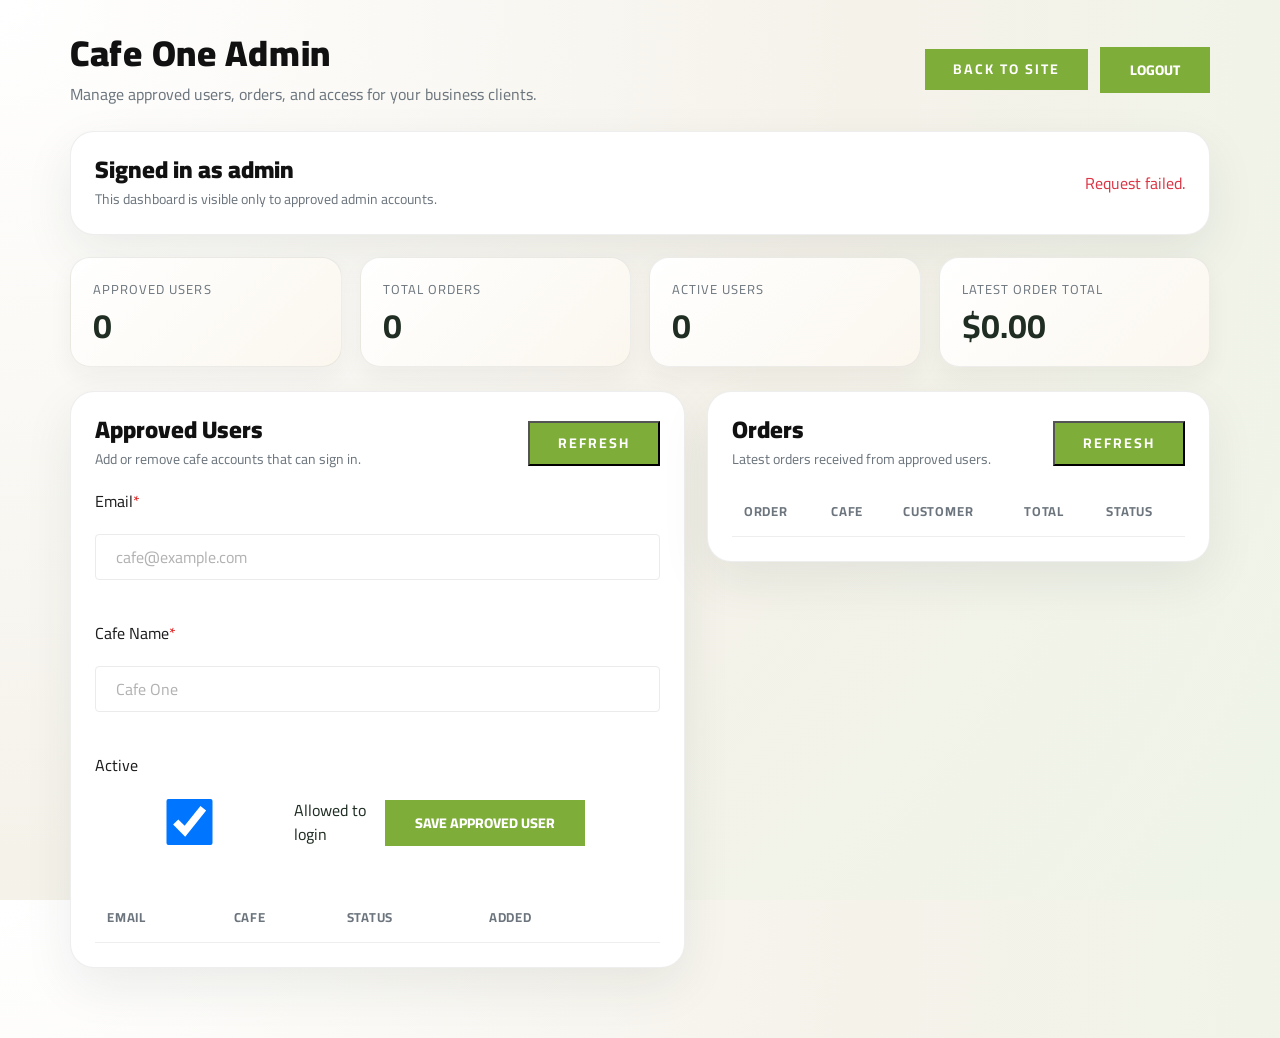
==== admin.html @ 7e6e93e6 "Initial commit" ====
<!DOCTYPE html>
<html lang="zxx">

<head>
    <meta charset="UTF-8">
    <meta name="description" content="Cafe One Admin Dashboard">
    <meta name="keywords" content="Cafe One, admin, dashboard, orders, users">
    <meta name="viewport" content="width=device-width, initial-scale=1.0">
    <meta http-equiv="X-UA-Compatible" content="ie=edge">
    <title>Cafe One | Admin</title>

    <link href="https://fonts.googleapis.com/css2?family=Cairo:wght@200;300;400;600;900&display=swap" rel="stylesheet">
    <link rel="stylesheet" href="css/bootstrap.min.css" type="text/css">
    <link rel="stylesheet" href="css/font-awesome.min.css" type="text/css">
    <link rel="stylesheet" href="css/elegant-icons.css" type="text/css">
    <link rel="stylesheet" href="css/nice-select.css" type="text/css">
    <link rel="stylesheet" href="css/jquery-ui.min.css" type="text/css">
    <link rel="stylesheet" href="css/owl.carousel.min.css" type="text/css">
    <link rel="stylesheet" href="css/slicknav.min.css" type="text/css">
    <link rel="stylesheet" href="css/style.css" type="text/css">
    <style>
        :root {
            --admin-bg: #f5f2ea;
            --admin-surface: #ffffff;
            --admin-text: #1f2d23;
            --admin-muted: #6c757d;
            --admin-accent: #7f9c5b;
            --admin-accent-2: #d8c28d;
            --admin-border: rgba(31, 45, 35, 0.08);
            --admin-shadow: 0 18px 50px rgba(31, 45, 35, 0.08);
        }

        body {
            background: radial-gradient(circle at top left, #fff 0%, var(--admin-bg) 55%, #eef4e8 100%);
            color: var(--admin-text);
        }

        .admin-shell {
            min-height: 100vh;
            padding: 32px 0 48px;
        }

        .admin-header {
            display: flex;
            justify-content: space-between;
            align-items: center;
            gap: 16px;
            margin-bottom: 24px;
        }

        .admin-brand {
            display: flex;
            flex-direction: column;
            gap: 6px;
        }

        .admin-brand h2 {
            margin: 0;
            font-weight: 900;
            letter-spacing: 0.02em;
        }

        .admin-brand p {
            margin: 0;
            color: var(--admin-muted);
        }

        .admin-card {
            background: var(--admin-surface);
            border: 1px solid var(--admin-border);
            border-radius: 24px;
            box-shadow: var(--admin-shadow);
        }

        .admin-card__inner {
            padding: 24px;
        }

        .admin-stats {
            display: grid;
            grid-template-columns: repeat(4, minmax(0, 1fr));
            gap: 18px;
            margin-bottom: 24px;
        }

        .admin-stat {
            padding: 22px;
            border-radius: 20px;
            background: linear-gradient(135deg, #fff 0%, #fbf7ef 100%);
            border: 1px solid var(--admin-border);
            box-shadow: 0 10px 24px rgba(31, 45, 35, 0.05);
        }

        .admin-stat span {
            display: block;
            color: var(--admin-muted);
            font-size: 13px;
            text-transform: uppercase;
            letter-spacing: 0.08em;
            margin-bottom: 10px;
        }

        .admin-stat strong {
            font-size: 34px;
            line-height: 1;
        }

        .admin-layout {
            display: grid;
            grid-template-columns: 1.1fr 0.9fr;
            gap: 22px;
            align-items: start;
        }

        .admin-section {
            margin-bottom: 22px;
        }

        .admin-section h4 {
            margin-bottom: 16px;
            font-weight: 900;
        }

        .admin-toolbar {
            display: flex;
            justify-content: space-between;
            align-items: center;
            gap: 12px;
            margin-bottom: 18px;
        }

        .admin-toolbar .text-muted {
            color: var(--admin-muted) !important;
        }

        .admin-form-grid {
            display: grid;
            grid-template-columns: 1fr 1fr;
            gap: 16px;
        }

        .admin-form-grid .full-width {
            grid-column: 1 / -1;
        }

        .admin-table-wrap {
            overflow-x: auto;
        }

        .admin-table {
            width: 100%;
            border-collapse: collapse;
        }

        .admin-table th,
        .admin-table td {
            padding: 14px 12px;
            border-bottom: 1px solid var(--admin-border);
            vertical-align: top;
        }

        .admin-table th {
            font-size: 13px;
            text-transform: uppercase;
            letter-spacing: 0.06em;
            color: var(--admin-muted);
        }

        .pill {
            display: inline-flex;
            align-items: center;
            gap: 6px;
            padding: 6px 10px;
            border-radius: 999px;
            font-size: 12px;
            font-weight: 700;
        }

        .pill--success {
            background: rgba(127, 156, 91, 0.12);
            color: var(--admin-accent);
        }

        .pill--danger {
            background: rgba(220, 53, 69, 0.12);
            color: #dc3545;
        }

        .admin-note {
            color: var(--admin-muted);
            font-size: 14px;
        }

        @media (max-width: 991px) {
            .admin-stats,
            .admin-layout {
                grid-template-columns: 1fr 1fr;
            }
        }

        @media (max-width: 767px) {
            .admin-header,
            .admin-toolbar,
            .admin-form-grid {
                grid-template-columns: 1fr;
                flex-direction: column;
                align-items: stretch;
            }

            .admin-stats,
            .admin-layout {
                grid-template-columns: 1fr;
            }
        }
    </style>
</head>

<body>
    <section class="admin-shell">
        <div class="container">
            <div class="admin-header">
                <div class="admin-brand">
                    <h2>Cafe One Admin</h2>
                    <p>Manage approved users, orders, and access for your business clients.</p>
                </div>
                <div class="d-flex align-items-center" style="gap: 12px;">
                    <a href="./index.html" class="primary-btn">Back to Site</a>
                    <button id="admin-logout" class="site-btn" type="button">Logout</button>
                </div>
            </div>

            <div class="admin-card admin-card__inner admin-section">
                <div class="d-flex justify-content-between align-items-center flex-wrap" style="gap: 12px;">
                    <div>
                        <h4 class="mb-1">Signed in as <span id="admin-email">admin</span></h4>
                        <div class="admin-note">This dashboard is visible only to approved admin accounts.</div>
                    </div>
                    <p id="admin-status" class="mb-0"></p>
                </div>
            </div>

            <div class="admin-stats">
                <div class="admin-stat">
                    <span>Approved Users</span>
                    <strong id="stat-users">0</strong>
                </div>
                <div class="admin-stat">
                    <span>Total Orders</span>
                    <strong id="stat-orders">0</strong>
                </div>
                <div class="admin-stat">
                    <span>Active Users</span>
                    <strong id="stat-active-users">0</strong>
                </div>
                <div class="admin-stat">
                    <span>Latest Order Total</span>
                    <strong id="stat-last-total">$0.00</strong>
                </div>
            </div>

            <div class="admin-layout">
                <div>
                    <div class="admin-card admin-card__inner admin-section">
                        <div class="admin-toolbar">
                            <div>
                                <h4 class="mb-1">Approved Users</h4>
                                <div class="admin-note">Add or remove cafe accounts that can sign in.</div>
                            </div>
                            <button id="refresh-users" class="primary-btn" type="button">Refresh</button>
                        </div>

                        <form id="approved-user-form" class="mb-4">
                            <div class="admin-form-grid">
                                <div class="checkout__input full-width">
                                    <p>Email<span>*</span></p>
                                    <input type="email" id="approved-user-email" placeholder="cafe@example.com" required>
                                </div>
                                <div class="checkout__input full-width">
                                    <p>Cafe Name<span>*</span></p>
                                    <input type="text" id="approved-user-name" placeholder="Cafe One" required>
                                </div>
                                <div class="checkout__input">
                                    <p>Active</p>
                                    <label style="display:flex;align-items:center;gap:10px;margin:0;">
                                        <input type="checkbox" id="approved-user-active" checked>
                                        <span>Allowed to login</span>
                                    </label>
                                </div>
                                <div class="checkout__input d-flex align-items-end">
                                    <button type="submit" class="site-btn">Save Approved User</button>
                                </div>
                            </div>
                        </form>

                        <div class="admin-table-wrap">
                            <table class="admin-table">
                                <thead>
                                    <tr>
                                        <th>Email</th>
                                        <th>Cafe</th>
                                        <th>Status</th>
                                        <th>Added</th>
                                        <th></th>
                                    </tr>
                                </thead>
                                <tbody id="approved-users-body"></tbody>
                            </table>
                        </div>
                    </div>
                </div>

                <div>
                    <div class="admin-card admin-card__inner admin-section">
                        <div class="admin-toolbar">
                            <div>
                                <h4 class="mb-1">Orders</h4>
                                <div class="admin-note">Latest orders received from approved users.</div>
                            </div>
                            <button id="refresh-orders" class="primary-btn" type="button">Refresh</button>
                        </div>

                        <div class="admin-table-wrap">
                            <table class="admin-table">
                                <thead>
                                    <tr>
                                        <th>Order</th>
                                        <th>Cafe</th>
                                        <th>Customer</th>
                                        <th>Total</th>
                                        <th>Status</th>
                                    </tr>
                                </thead>
                                <tbody id="orders-body"></tbody>
                            </table>
                        </div>
                    </div>
                </div>
            </div>
        </div>
    </section>

    <script src="js/jquery-3.3.1.min.js"></script>
    <script src="js/bootstrap.min.js"></script>
    <script src="js/main.js"></script>
    <script src="js/admin.js"></script>
</body>

</html>
---- css/elegant-icons.css ----
@font-face {
	font-family: 'ElegantIcons';
	src:url('../fonts/ElegantIcons.eot');
	src:url('../fonts/ElegantIcons.eot?#iefix') format('embedded-opentype'),
		url('../fonts/ElegantIcons.woff') format('woff'),
		url('../fonts/ElegantIcons.ttf') format('truetype'),
		url('../fonts/ElegantIcons.svg#ElegantIcons') format('svg');
	font-weight: normal;
	font-style: normal;
}

/* Use the following CSS code if you want to use data attributes for inserting your icons */
[data-icon]:before {
	font-family: 'ElegantIcons';
	content: attr(data-icon);
	speak: none;
	font-weight: normal;
	font-variant: normal;
	text-transform: none;
	line-height: 1;
	-webkit-font-smoothing: antialiased;
	-moz-osx-font-smoothing: grayscale;
}

/* Use the following CSS code if you want to have a class per icon */
/*
Instead of a list of all class selectors,
you can use the generic selector below, but it's slower:
[class*="your-class-prefix"] {
*/
.arrow_up, .arrow_down, .arrow_left, .arrow_right, .arrow_left-up, .arrow_right-up, .arrow_right-down, .arrow_left-down, .arrow-up-down, .arrow_up-down_alt, .arrow_left-right_alt, .arrow_left-right, .arrow_expand_alt2, .arrow_expand_alt, .arrow_condense, .arrow_expand, .arrow_move, .arrow_carrot-up, .arrow_carrot-down, .arrow_carrot-left, .arrow_carrot-right, .arrow_carrot-2up, .arrow_carrot-2down, .arrow_carrot-2left, .arrow_carrot-2right, .arrow_carrot-up_alt2, .arrow_carrot-down_alt2, .arrow_carrot-left_alt2, .arrow_carrot-right_alt2, .arrow_carrot-2up_alt2, .arrow_carrot-2down_alt2, .arrow_carrot-2left_alt2, .arrow_carrot-2right_alt2, .arrow_triangle-up, .arrow_triangle-down, .arrow_triangle-left, .arrow_triangle-right, .arrow_triangle-up_alt2, .arrow_triangle-down_alt2, .arrow_triangle-left_alt2, .arrow_triangle-right_alt2, .arrow_back, .icon_minus-06, .icon_plus, .icon_close, .icon_check, .icon_minus_alt2, .icon_plus_alt2, .icon_close_alt2, .icon_check_alt2, .icon_zoom-out_alt, .icon_zoom-in_alt, .icon_search, .icon_box-empty, .icon_box-selected, .icon_minus-box, .icon_plus-box, .icon_box-checked, .icon_circle-empty, .icon_circle-slelected, .icon_stop_alt2, .icon_stop, .icon_pause_alt2, .icon_pause, .icon_menu, .icon_menu-square_alt2, .icon_menu-circle_alt2, .icon_ul, .icon_ol, .icon_adjust-horiz, .icon_adjust-vert, .icon_document_alt, .icon_documents_alt, .icon_pencil, .icon_pencil-edit_alt, .icon_pencil-edit, .icon_folder-alt, .icon_folder-open_alt, .icon_folder-add_alt, .icon_info_alt, .icon_error-oct_alt, .icon_error-circle_alt, .icon_error-triangle_alt, .icon_question_alt2, .icon_question, .icon_comment_alt, .icon_chat_alt, .icon_vol-mute_alt, .icon_volume-low_alt, .icon_volume-high_alt, .icon_quotations, .icon_quotations_alt2, .icon_clock_alt, .icon_lock_alt, .icon_lock-open_alt, .icon_key_alt, .icon_cloud_alt, .icon_cloud-upload_alt, .icon_cloud-download_alt, .icon_image, .icon_images, .icon_lightbulb_alt, .icon_gift_alt, .icon_house_alt, .icon_genius, .icon_mobile, .icon_tablet, .icon_laptop, .icon_desktop, .icon_camera_alt, .icon_mail_alt, .icon_cone_alt, .icon_ribbon_alt, .icon_bag_alt, .icon_creditcard, .icon_cart_alt, .icon_paperclip, .icon_tag_alt, .icon_tags_alt, .icon_trash_alt, .icon_cursor_alt, .icon_mic_alt, .icon_compass_alt, .icon_pin_alt, .icon_pushpin_alt, .icon_map_alt, .icon_drawer_alt, .icon_toolbox_alt, .icon_book_alt, .icon_calendar, .icon_film, .icon_table, .icon_contacts_alt, .icon_headphones, .icon_lifesaver, .icon_piechart, .icon_refresh, .icon_link_alt, .icon_link, .icon_loading, .icon_blocked, .icon_archive_alt, .icon_heart_alt, .icon_star_alt, .icon_star-half_alt, .icon_star, .icon_star-half, .icon_tools, .icon_tool, .icon_cog, .icon_cogs, .arrow_up_alt, .arrow_down_alt, .arrow_left_alt, .arrow_right_alt, .arrow_left-up_alt, .arrow_right-up_alt, .arrow_right-down_alt, .arrow_left-down_alt, .arrow_condense_alt, .arrow_expand_alt3, .arrow_carrot_up_alt, .arrow_carrot-down_alt, .arrow_carrot-left_alt, .arrow_carrot-right_alt, .arrow_carrot-2up_alt, .arrow_carrot-2dwnn_alt, .arrow_carrot-2left_alt, .arrow_carrot-2right_alt, .arrow_triangle-up_alt, .arrow_triangle-down_alt, .arrow_triangle-left_alt, .arrow_triangle-right_alt, .icon_minus_alt, .icon_plus_alt, .icon_close_alt, .icon_check_alt, .icon_zoom-out, .icon_zoom-in, .icon_stop_alt, .icon_menu-square_alt, .icon_menu-circle_alt, .icon_document, .icon_documents, .icon_pencil_alt, .icon_folder, .icon_folder-open, .icon_folder-add, .icon_folder_upload, .icon_folder_download, .icon_info, .icon_error-circle, .icon_error-oct, .icon_error-triangle, .icon_question_alt, .icon_comment, .icon_chat, .icon_vol-mute, .icon_volume-low, .icon_volume-high, .icon_quotations_alt, .icon_clock, .icon_lock, .icon_lock-open, .icon_key, .icon_cloud, .icon_cloud-upload, .icon_cloud-download, .icon_lightbulb, .icon_gift, .icon_house, .icon_camera, .icon_mail, .icon_cone, .icon_ribbon, .icon_bag, .icon_cart, .icon_tag, .icon_tags, .icon_trash, .icon_cursor, .icon_mic, .icon_compass, .icon_pin, .icon_pushpin, .icon_map, .icon_drawer, .icon_toolbox, .icon_book, .icon_contacts, .icon_archive, .icon_heart, .icon_profile, .icon_group, .icon_grid-2x2, .icon_grid-3x3, .icon_music, .icon_pause_alt, .icon_phone, .icon_upload, .icon_download, .social_facebook, .social_twitter, .social_pinterest, .social_googleplus, .social_tumblr, .social_tumbleupon, .social_wordpress, .social_instagram, .social_dribbble, .social_vimeo, .social_linkedin, .social_rss, .social_deviantart, .social_share, .social_myspace, .social_skype, .social_youtube, .social_picassa, .social_googledrive, .social_flickr, .social_blogger, .social_spotify, .social_delicious, .social_facebook_circle, .social_twitter_circle, .social_pinterest_circle, .social_googleplus_circle, .social_tumblr_circle, .social_stumbleupon_circle, .social_wordpress_circle, .social_instagram_circle, .social_dribbble_circle, .social_vimeo_circle, .social_linkedin_circle, .social_rss_circle, .social_deviantart_circle, .social_share_circle, .social_myspace_circle, .social_skype_circle, .social_youtube_circle, .social_picassa_circle, .social_googledrive_alt2, .social_flickr_circle, .social_blogger_circle, .social_spotify_circle, .social_delicious_circle, .social_facebook_square, .social_twitter_square, .social_pinterest_square, .social_googleplus_square, .social_tumblr_square, .social_stumbleupon_square, .social_wordpress_square, .social_instagram_square, .social_dribbble_square, .social_vimeo_square, .social_linkedin_square, .social_rss_square, .social_deviantart_square, .social_share_square, .social_myspace_square, .social_skype_square, .social_youtube_square, .social_picassa_square, .social_googledrive_square, .social_flickr_square, .social_blogger_square, .social_spotify_square, .social_delicious_square, .icon_printer, .icon_calulator, .icon_building, .icon_floppy, .icon_drive, .icon_search-2, .icon_id, .icon_id-2, .icon_puzzle, .icon_like, .icon_dislike, .icon_mug, .icon_currency, .icon_wallet, .icon_pens, .icon_easel, .icon_flowchart, .icon_datareport, .icon_briefcase, .icon_shield, .icon_percent, .icon_globe, .icon_globe-2, .icon_target, .icon_hourglass, .icon_balance, .icon_rook, .icon_printer-alt, .icon_calculator_alt, .icon_building_alt, .icon_floppy_alt, .icon_drive_alt, .icon_search_alt, .icon_id_alt, .icon_id-2_alt, .icon_puzzle_alt, .icon_like_alt, .icon_dislike_alt, .icon_mug_alt, .icon_currency_alt, .icon_wallet_alt, .icon_pens_alt, .icon_easel_alt, .icon_flowchart_alt, .icon_datareport_alt, .icon_briefcase_alt, .icon_shield_alt, .icon_percent_alt, .icon_globe_alt, .icon_clipboard {
	font-family: 'ElegantIcons';
	speak: none;
	font-style: normal;
	font-weight: normal;
	font-variant: normal;
	text-transform: none;
	line-height: 1;
	-webkit-font-smoothing: antialiased;
}
.arrow_up:before {
	content: "\21";
}
.arrow_down:before {
	content: "\22";
}
.arrow_left:before {
	content: "\23";
}
.arrow_right:before {
	content: "\24";
}
.arrow_left-up:before {
	content: "\25";
}
.arrow_right-up:before {
	content: "\26";
}
.arrow_right-down:before {
	content: "\27";
}
.arrow_left-down:before {
	content: "\28";
}
.arrow-up-down:before {
	content: "\29";
}
.arrow_up-down_alt:before {
	content: "\2a";
}
.arrow_left-right_alt:before {
	content: "\2b";
}
.arrow_left-right:before {
	content: "\2c";
}
.arrow_expand_alt2:before {
	content: "\2d";
}
.arrow_expand_alt:before {
	content: "\2e";
}
.arrow_condense:before {
	content: "\2f";
}
.arrow_expand:before {
	content: "\30";
}
.arrow_move:before {
	content: "\31";
}
.arrow_carrot-up:before {
	content: "\32";
}
.arrow_carrot-down:before {
	content: "\33";
}
.arrow_carrot-left:before {
	content: "\34";
}
.arrow_carrot-right:before {
	content: "\35";
}
.arrow_carrot-2up:before {
	content: "\36";
}
.arrow_carrot-2down:before {
	content: "\37";
}
.arrow_carrot-2left:before {
	content: "\38";
}
.arrow_carrot-2right:before {
	content: "\39";
}
.arrow_carrot-up_alt2:before {
	content: "\3a";
}
.arrow_carrot-down_alt2:before {
	content: "\3b";
}
.arrow_carrot-left_alt2:before {
	content: "\3c";
}
.arrow_carrot-right_alt2:before {
	content: "\3d";
}
.arrow_carrot-2up_alt2:before {
	content: "\3e";
}
.arrow_carrot-2down_alt2:before {
	content: "\3f";
}
.arrow_carrot-2left_alt2:before {
	content: "\40";
}
.arrow_carrot-2right_alt2:before {
	content: "\41";
}
.arrow_triangle-up:before {
	content: "\42";
}
.arrow_triangle-down:before {
	content: "\43";
}
.arrow_triangle-left:before {
	content: "\44";
}
.arrow_triangle-right:before {
	content: "\45";
}
.arrow_triangle-up_alt2:before {
	content: "\46";
}
.arrow_triangle-down_alt2:before {
	content: "\47";
}
.arrow_triangle-left_alt2:before {
	content: "\48";
}
.arrow_triangle-right_alt2:before {
	content: "\49";
}
.arrow_back:before {
	content: "\4a";
}
.icon_minus-06:before {
	content: "\4b";
}
.icon_plus:before {
	content: "\4c";
}
.icon_close:before {
	content: "\4d";
}
.icon_check:before {
	content: "\4e";
}
.icon_minus_alt2:before {
	content: "\4f";
}
.icon_plus_alt2:before {
	content: "\50";
}
.icon_close_alt2:before {
	content: "\51";
}
.icon_check_alt2:before {
	content: "\52";
}
.icon_zoom-out_alt:before {
	content: "\53";
}
.icon_zoom-in_alt:before {
	content: "\54";
}
.icon_search:before {
	content: "\55";
}
.icon_box-empty:before {
	content: "\56";
}
.icon_box-selected:before {
	content: "\57";
}
.icon_minus-box:before {
	content: "\58";
}
.icon_plus-box:before {
	content: "\59";
}
.icon_box-checked:before {
	content: "\5a";
}
.icon_circle-empty:before {
	content: "\5b";
}
.icon_circle-slelected:before {
	content: "\5c";
}
.icon_stop_alt2:before {
	content: "\5d";
}
.icon_stop:before {
	content: "\5e";
}
.icon_pause_alt2:before {
	content: "\5f";
}
.icon_pause:before {
	content: "\60";
}
.icon_menu:before {
	content: "\61";
}
.icon_menu-square_alt2:before {
	content: "\62";
}
.icon_menu-circle_alt2:before {
	content: "\63";
}
.icon_ul:before {
	content: "\64";
}
.icon_ol:before {
	content: "\65";
}
.icon_adjust-horiz:before {
	content: "\66";
}
.icon_adjust-vert:before {
	content: "\67";
}
.icon_document_alt:before {
	content: "\68";
}
.icon_documents_alt:before {
	content: "\69";
}
.icon_pencil:before {
	content: "\6a";
}
.icon_pencil-edit_alt:before {
	content: "\6b";
}
.icon_pencil-edit:before {
	content: "\6c";
}
.icon_folder-alt:before {
	content: "\6d";
}
.icon_folder-open_alt:before {
	content: "\6e";
}
.icon_folder-add_alt:before {
	content: "\6f";
}
.icon_info_alt:before {
	content: "\70";
}
.icon_error-oct_alt:before {
	content: "\71";
}
.icon_error-circle_alt:before {
	content: "\72";
}
.icon_error-triangle_alt:before {
	content: "\73";
}
.icon_question_alt2:before {
	content: "\74";
}
.icon_question:before {
	content: "\75";
}
.icon_comment_alt:before {
	content: "\76";
}
.icon_chat_alt:before {
	content: "\77";
}
.icon_vol-mute_alt:before {
	content: "\78";
}
.icon_volume-low_alt:before {
	content: "\79";
}
.icon_volume-high_alt:before {
	content: "\7a";
}
.icon_quotations:before {
	content: "\7b";
}
.icon_quotations_alt2:before {
	content: "\7c";
}
.icon_clock_alt:before {
	content: "\7d";
}
.icon_lock_alt:before {
	content: "\7e";
}
.icon_lock-open_alt:before {
	content: "\e000";
}
.icon_key_alt:before {
	content: "\e001";
}
.icon_cloud_alt:before {
	content: "\e002";
}
.icon_cloud-upload_alt:before {
	content: "\e003";
}
.icon_cloud-download_alt:before {
	content: "\e004";
}
.icon_image:before {
	content: "\e005";
}
.icon_images:before {
	content: "\e006";
}
.icon_lightbulb_alt:before {
	content: "\e007";
}
.icon_gift_alt:before {
	content: "\e008";
}
.icon_house_alt:before {
	content: "\e009";
}
.icon_genius:before {
	content: "\e00a";
}
.icon_mobile:before {
	content: "\e00b";
}
.icon_tablet:before {
	content: "\e00c";
}
.icon_laptop:before {
	content: "\e00d";
}
.icon_desktop:before {
	content: "\e00e";
}
.icon_camera_alt:before {
	content: "\e00f";
}
.icon_mail_alt:before {
	content: "\e010";
}
.icon_cone_alt:before {
	content: "\e011";
}
.icon_ribbon_alt:before {
	content: "\e012";
}
.icon_bag_alt:before {
	content: "\e013";
}
.icon_creditcard:before {
	content: "\e014";
}
.icon_cart_alt:before {
	content: "\e015";
}
.icon_paperclip:before {
	content: "\e016";
}
.icon_tag_alt:before {
	content: "\e017";
}
.icon_tags_alt:before {
	content: "\e018";
}
.icon_trash_alt:before {
	content: "\e019";
}
.icon_cursor_alt:before {
	content: "\e01a";
}
.icon_mic_alt:before {
	content: "\e01b";
}
.icon_compass_alt:before {
	content: "\e01c";
}
.icon_pin_alt:before {
	content: "\e01d";
}
.icon_pushpin_alt:before {
	content: "\e01e";
}
.icon_map_alt:before {
	content: "\e01f";
}
.icon_drawer_alt:before {
	content: "\e020";
}
.icon_toolbox_alt:before {
	content: "\e021";
}
.icon_book_alt:before {
	content: "\e022";
}
.icon_calendar:before {
	content: "\e023";
}
.icon_film:before {
	content: "\e024";
}
.icon_table:before {
	content: "\e025";
}
.icon_contacts_alt:before {
	content: "\e026";
}
.icon_headphones:before {
	content: "\e027";
}
.icon_lifesaver:before {
	content: "\e028";
}
.icon_piechart:before {
	content: "\e029";
}
.icon_refresh:before {
	content: "\e02a";
}
.icon_link_alt:before {
	content: "\e02b";
}
.icon_link:before {
	content: "\e02c";
}
.icon_loading:before {
	content: "\e02d";
}
.icon_blocked:before {
	content: "\e02e";
}
.icon_archive_alt:before {
	content: "\e02f";
}
.icon_heart_alt:before {
	content: "\e030";
}
.icon_star_alt:before {
	content: "\e031";
}
.icon_star-half_alt:before {
	content: "\e032";
}
.icon_star:before {
	content: "\e033";
}
.icon_star-half:before {
	content: "\e034";
}
.icon_tools:before {
	content: "\e035";
}
.icon_tool:before {
	content: "\e036";
}
.icon_cog:before {
	content: "\e037";
}
.icon_cogs:before {
	content: "\e038";
}
.arrow_up_alt:before {
	content: "\e039";
}
.arrow_down_alt:before {
	content: "\e03a";
}
.arrow_left_alt:before {
	content: "\e03b";
}
.arrow_right_alt:before {
	content: "\e03c";
}
.arrow_left-up_alt:before {
	content: "\e03d";
}
.arrow_right-up_alt:before {
	content: "\e03e";
}
.arrow_right-down_alt:before {
	content: "\e03f";
}
.arrow_left-down_alt:before {
	content: "\e040";
}
.arrow_condense_alt:before {
	content: "\e041";
}
.arrow_expand_alt3:before {
	content: "\e042";
}
.arrow_carrot_up_alt:before {
	content: "\e043";
}
.arrow_carrot-down_alt:before {
	content: "\e044";
}
.arrow_carrot-left_alt:before {
	content: "\e045";
}
.arrow_carrot-right_alt:before {
	content: "\e046";
}
.arrow_carrot-2up_alt:before {
	content: "\e047";
}
.arrow_carrot-2dwnn_alt:before {
	content: "\e048";
}
.arrow_carrot-2left_alt:before {
	content: "\e049";
}
.arrow_carrot-2right_alt:before {
	content: "\e04a";
}
.arrow_triangle-up_alt:before {
	content: "\e04b";
}
.arrow_triangle-down_alt:before {
	content: "\e04c";
}
.arrow_triangle-left_alt:before {
	content: "\e04d";
}
.arrow_triangle-right_alt:before {
	content: "\e04e";
}
.icon_minus_alt:before {
	content: "\e04f";
}
.icon_plus_alt:before {
	content: "\e050";
}
.icon_close_alt:before {
	content: "\e051";
}
.icon_check_alt:before {
	content: "\e052";
}
.icon_zoom-out:before {
	content: "\e053";
}
.icon_zoom-in:before {
	content: "\e054";
}
.icon_stop_alt:before {
	content: "\e055";
}
.icon_menu-square_alt:before {
	content: "\e056";
}
.icon_menu-circle_alt:before {
	content: "\e057";
}
.icon_document:before {
	content: "\e058";
}
.icon_documents:before {
	content: "\e059";
}
.icon_pencil_alt:before {
	content: "\e05a";
}
.icon_folder:before {
	content: "\e05b";
}
.icon_folder-open:before {
	content: "\e05c";
}
.icon_folder-add:before {
	content: "\e05d";
}
.icon_folder_upload:before {
	content: "\e05e";
}
.icon_folder_download:before {
	content: "\e05f";
}
.icon_info:before {
	content: "\e060";
}
.icon_error-circle:before {
	content: "\e061";
}
.icon_error-oct:before {
	content: "\e062";
}
.icon_error-triangle:before {
	content: "\e063";
}
.icon_question_alt:before {
	content: "\e064";
}
.icon_comment:before {
	content: "\e065";
}
.icon_chat:before {
	content: "\e066";
}
.icon_vol-mute:before {
	content: "\e067";
}
.icon_volume-low:before {
	content: "\e068";
}
.icon_volume-high:before {
	content: "\e069";
}
.icon_quotations_alt:before {
	content: "\e06a";
}
.icon_clock:before {
	content: "\e06b";
}
.icon_lock:before {
	content: "\e06c";
}
.icon_lock-open:before {
	content: "\e06d";
}
.icon_key:before {
	content: "\e06e";
}
.icon_cloud:before {
	content: "\e06f";
}
.icon_cloud-upload:before {
	content: "\e070";
}
.icon_cloud-download:before {
	content: "\e071";
}
.icon_lightbulb:before {
	content: "\e072";
}
.icon_gift:before {
	content: "\e073";
}
.icon_house:before {
	content: "\e074";
}
.icon_camera:before {
	content: "\e075";
}
.icon_mail:before {
	content: "\e076";
}
.icon_cone:before {
	content: "\e077";
}
.icon_ribbon:before {
	content: "\e078";
}
.icon_bag:before {
	content: "\e079";
}
.icon_cart:before {
	content: "\e07a";
}
.icon_tag:before {
	content: "\e07b";
}
.icon_tags:before {
	content: "\e07c";
}
.icon_trash:before {
	content: "\e07d";
}
.icon_cursor:before {
	content: "\e07e";
}
.icon_mic:before {
	content: "\e07f";
}
.icon_compass:before {
	content: "\e080";
}
.icon_pin:before {
	content: "\e081";
}
.icon_pushpin:before {
	content: "\e082";
}
.icon_map:before {
	content: "\e083";
}
.icon_drawer:before {
	content: "\e084";
}
.icon_toolbox:before {
	content: "\e085";
}
.icon_book:before {
	content: "\e086";
}
.icon_contacts:before {
	content: "\e087";
}
.icon_archive:before {
	content: "\e088";
}
.icon_heart:before {
	content: "\e089";
}
.icon_profile:before {
	content: "\e08a";
}
.icon_group:before {
	content: "\e08b";
}
.icon_grid-2x2:before {
	content: "\e08c";
}
.icon_grid-3x3:before {
	content: "\e08d";
}
.icon_music:before {
	content: "\e08e";
}
.icon_pause_alt:before {
	content: "\e08f";
}
.icon_phone:before {
	content: "\e090";
}
.icon_upload:before {
	content: "\e091";
}
.icon_download:before {
	content: "\e092";
}
.social_facebook:before {
	content: "\e093";
}
.social_twitter:before {
	content: "\e094";
}
.social_pinterest:before {
	content: "\e095";
}
.social_googleplus:before {
	content: "\e096";
}
.social_tumblr:before {
	content: "\e097";
}
.social_tumbleupon:before {
	content: "\e098";
}
.social_wordpress:before {
	content: "\e099";
}
.social_instagram:before {
	content: "\e09a";
}
.social_dribbble:before {
	content: "\e09b";
}
.social_vimeo:before {
	content: "\e09c";
}
.social_linkedin:before {
	content: "\e09d";
}
.social_rss:before {
	content: "\e09e";
}
.social_deviantart:before {
	content: "\e09f";
}
.social_share:before {
	content: "\e0a0";
}
.social_myspace:before {
	content: "\e0a1";
}
.social_skype:before {
	content: "\e0a2";
}
.social_youtube:before {
	content: "\e0a3";
}
.social_picassa:before {
	content: "\e0a4";
}
.social_googledrive:before {
	content: "\e0a5";
}
.social_flickr:before {
	content: "\e0a6";
}
.social_blogger:before {
	content: "\e0a7";
}
.social_spotify:before {
	content: "\e0a8";
}
.social_delicious:before {
	content: "\e0a9";
}
.social_facebook_circle:before {
	content: "\e0aa";
}
.social_twitter_circle:before {
	content: "\e0ab";
}
.social_pinterest_circle:before {
	content: "\e0ac";
}
.social_googleplus_circle:before {
	content: "\e0ad";
}
.social_tumblr_circle:before {
	content: "\e0ae";
}
.social_stumbleupon_circle:before {
	content: "\e0af";
}
.social_wordpress_circle:before {
	content: "\e0b0";
}
.social_instagram_circle:before {
	content: "\e0b1";
}
.social_dribbble_circle:before {
	content: "\e0b2";
}
.social_vimeo_circle:before {
	content: "\e0b3";
}
.social_linkedin_circle:before {
	content: "\e0b4";
}
.social_rss_circle:before {
	content: "\e0b5";
}
.social_deviantart_circle:before {
	content: "\e0b6";
}
.social_share_circle:before {
	content: "\e0b7";
}
.social_myspace_circle:before {
	content: "\e0b8";
}
.social_skype_circle:before {
	content: "\e0b9";
}
.social_youtube_circle:before {
	content: "\e0ba";
}
.social_picassa_circle:before {
	content: "\e0bb";
}
.social_googledrive_alt2:before {
	content: "\e0bc";
}
.social_flickr_circle:before {
	content: "\e0bd";
}
.social_blogger_circle:before {
	content: "\e0be";
}
.social_spotify_circle:before {
	content: "\e0bf";
}
.social_delicious_circle:before {
	content: "\e0c0";
}
.social_facebook_square:before {
	content: "\e0c1";
}
.social_twitter_square:before {
	content: "\e0c2";
}
.social_pinterest_square:before {
	content: "\e0c3";
}
.social_googleplus_square:before {
	content: "\e0c4";
}
.social_tumblr_square:before {
	content: "\e0c5";
}
.social_stumbleupon_square:before {
	content: "\e0c6";
}
.social_wordpress_square:before {
	content: "\e0c7";
}
.social_instagram_square:before {
	content: "\e0c8";
}
.social_dribbble_square:before {
	content: "\e0c9";
}
.social_vimeo_square:before {
	content: "\e0ca";
}
.social_linkedin_square:before {
	content: "\e0cb";
}
.social_rss_square:before {
	content: "\e0cc";
}
.social_deviantart_square:before {
	content: "\e0cd";
}
.social_share_square:before {
	content: "\e0ce";
}
.social_myspace_square:before {
	content: "\e0cf";
}
.social_skype_square:before {
	content: "\e0d0";
}
.social_youtube_square:before {
	content: "\e0d1";
}
.social_picassa_square:before {
	content: "\e0d2";
}
.social_googledrive_square:before {
	content: "\e0d3";
}
.social_flickr_square:before {
	content: "\e0d4";
}
.social_blogger_square:before {
	content: "\e0d5";
}
.social_spotify_square:before {
	content: "\e0d6";
}
.social_delicious_square:before {
	content: "\e0d7";
}
.icon_printer:before {
	content: "\e103";
}
.icon_calulator:before {
	content: "\e0ee";
}
.icon_building:before {
	content: "\e0ef";
}
.icon_floppy:before {
	content: "\e0e8";
}
.icon_drive:before {
	content: "\e0ea";
}
.icon_search-2:before {
	content: "\e101";
}
.icon_id:before {
	content: "\e107";
}
.icon_id-2:before {
	content: "\e108";
}
.icon_puzzle:before {
	content: "\e102";
}
.icon_like:before {
	content: "\e106";
}
.icon_dislike:before {
	content: "\e0eb";
}
.icon_mug:before {
	content: "\e105";
}
.icon_currency:before {
	content: "\e0ed";
}
.icon_wallet:before {
	content: "\e100";
}
.icon_pens:before {
	content: "\e104";
}
.icon_easel:before {
	content: "\e0e9";
}
.icon_flowchart:before {
	content: "\e109";
}
.icon_datareport:before {
	content: "\e0ec";
}
.icon_briefcase:before {
	content: "\e0fe";
}
.icon_shield:before {
	content: "\e0f6";
}
.icon_percent:before {
	content: "\e0fb";
}
.icon_globe:before {
	content: "\e0e2";
}
.icon_globe-2:before {
	content: "\e0e3";
}
.icon_target:before {
	content: "\e0f5";
}
.icon_hourglass:before {
	content: "\e0e1";
}
.icon_balance:before {
	content: "\e0ff";
}
.icon_rook:before {
	content: "\e0f8";
}
.icon_printer-alt:before {
	content: "\e0fa";
}
.icon_calculator_alt:before {
	content: "\e0e7";
}
.icon_building_alt:before {
	content: "\e0fd";
}
.icon_floppy_alt:before {
	content: "\e0e4";
}
.icon_drive_alt:before {
	content: "\e0e5";
}
.icon_search_alt:before {
	content: "\e0f7";
}
.icon_id_alt:before {
	content: "\e0e0";
}
.icon_id-2_alt:before {
	content: "\e0fc";
}
.icon_puzzle_alt:before {
	content: "\e0f9";
}
.icon_like_alt:before {
	content: "\e0dd";
}
.icon_dislike_alt:before {
	content: "\e0f1";
}
.icon_mug_alt:before {
	content: "\e0dc";
}
.icon_currency_alt:before {
	content: "\e0f3";
}
.icon_wallet_alt:before {
	content: "\e0d8";
}
.icon_pens_alt:before {
	content: "\e0db";
}
.icon_easel_alt:before {
	content: "\e0f0";
}
.icon_flowchart_alt:before {
	content: "\e0df";
}
.icon_datareport_alt:before {
	content: "\e0f2";
}
.icon_briefcase_alt:before {
	content: "\e0f4";
}
.icon_shield_alt:before {
	content: "\e0d9";
}
.icon_percent_alt:before {
	content: "\e0da";
}
.icon_globe_alt:before {
	content: "\e0de";
}
.icon_clipboard:before {
	content: "\e0e6";
}


	.glyph {
		float: left;
		text-align: center;
		padding: .75em;
		margin: .4em 1.5em .75em 0;
		width: 6em;
text-shadow: none;
	}
        .glyph_big {
        font-size: 128px;
        color: #59c5dc;
        float: left;
        margin-right: 20px;
        }

        .glyph div { padding-bottom: 10px;}

	.glyph input {
		font-family: consolas, monospace;
		font-size: 12px;
		width: 100%;
		text-align: center;
		border: 0;
		box-shadow: 0 0 0 1px #ccc;
		padding: .2em;
                -moz-border-radius: 5px;
                -webkit-border-radius: 5px;
	}
	.centered {
		margin-left: auto;
		margin-right: auto;
	}
	.glyph .fs1 {
		font-size: 2em;
	}
---- css/nice-select.css ----
.nice-select {
  -webkit-tap-highlight-color: transparent;
  background-color: #fff;
  border-radius: 5px;
  border: solid 1px #e8e8e8;
  box-sizing: border-box;
  clear: both;
  cursor: pointer;
  display: block;
  float: left;
  font-family: inherit;
  font-size: 14px;
  font-weight: normal;
  height: 42px;
  line-height: 40px;
  outline: none;
  padding-left: 18px;
  padding-right: 30px;
  position: relative;
  text-align: left !important;
  -webkit-transition: all 0.2s ease-in-out;
  transition: all 0.2s ease-in-out;
  -webkit-user-select: none;
     -moz-user-select: none;
      -ms-user-select: none;
          user-select: none;
  white-space: nowrap;
  width: auto; }
  .nice-select:hover {
    border-color: #dbdbdb; }
  .nice-select:active, .nice-select.open, .nice-select:focus {
    border-color: #999; }
  .nice-select:after {
    border-bottom: 2px solid #999;
    border-right: 2px solid #999;
    content: '';
    display: block;
    height: 5px;
    margin-top: -4px;
    pointer-events: none;
    position: absolute;
    right: 12px;
    top: 50%;
    -webkit-transform-origin: 66% 66%;
        -ms-transform-origin: 66% 66%;
            transform-origin: 66% 66%;
    -webkit-transform: rotate(45deg);
        -ms-transform: rotate(45deg);
            transform: rotate(45deg);
    -webkit-transition: all 0.15s ease-in-out;
    transition: all 0.15s ease-in-out;
    width: 5px; }
  .nice-select.open:after {
    -webkit-transform: rotate(-135deg);
        -ms-transform: rotate(-135deg);
            transform: rotate(-135deg); }
  .nice-select.open .list {
    opacity: 1;
    pointer-events: auto;
    -webkit-transform: scale(1) translateY(0);
        -ms-transform: scale(1) translateY(0);
            transform: scale(1) translateY(0); }
  .nice-select.disabled {
    border-color: #ededed;
    color: #999;
    pointer-events: none; }
    .nice-select.disabled:after {
      border-color: #cccccc; }
  .nice-select.wide {
    width: 100%; }
    .nice-select.wide .list {
      left: 0 !important;
      right: 0 !important; }
  .nice-select.right {
    float: right; }
    .nice-select.right .list {
      left: auto;
      right: 0; }
  .nice-select.small {
    font-size: 12px;
    height: 36px;
    line-height: 34px; }
    .nice-select.small:after {
      height: 4px;
      width: 4px; }
    .nice-select.small .option {
      line-height: 34px;
      min-height: 34px; }
  .nice-select .list {
    background-color: #fff;
    border-radius: 5px;
    box-shadow: 0 0 0 1px rgba(68, 68, 68, 0.11);
    box-sizing: border-box;
    margin-top: 4px;
    opacity: 0;
    overflow: hidden;
    padding: 0;
    pointer-events: none;
    position: absolute;
    top: 100%;
    left: 0;
    -webkit-transform-origin: 50% 0;
        -ms-transform-origin: 50% 0;
            transform-origin: 50% 0;
    -webkit-transform: scale(0.75) translateY(-21px);
        -ms-transform: scale(0.75) translateY(-21px);
            transform: scale(0.75) translateY(-21px);
    -webkit-transition: all 0.2s cubic-bezier(0.5, 0, 0, 1.25), opacity 0.15s ease-out;
    transition: all 0.2s cubic-bezier(0.5, 0, 0, 1.25), opacity 0.15s ease-out;
    z-index: 9; }
    .nice-select .list:hover .option:not(:hover) {
      background-color: transparent !important; }
  .nice-select .option {
    cursor: pointer;
    font-weight: 400;
    line-height: 40px;
    list-style: none;
    min-height: 40px;
    outline: none;
    padding-left: 18px;
    padding-right: 29px;
    text-align: left;
    -webkit-transition: all 0.2s;
    transition: all 0.2s; }
    .nice-select .option:hover, .nice-select .option.focus, .nice-select .option.selected.focus {
      background-color: #f6f6f6; }
    .nice-select .option.selected {
      font-weight: bold; }
    .nice-select .option.disabled {
      background-color: transparent;
      color: #999;
      cursor: default; }

.no-csspointerevents .nice-select .list {
  display: none; }

.no-csspointerevents .nice-select.open .list {
  display: block; }
---- css/style.css ----
/******************************************************************
	Template Name: GeniusKODS
	Description:  GeniusKODS eCommerce  HTML Template
  Author: Colorlib
  Author URI: https://colorlib.com
  Version: 1.0
  Created: Colorlib
******************************************************************/

/*------------------------------------------------------------------
[Table of contents]

1.  Template default CSS
	1.1	Variables
	1.2	Mixins
	1.3	Flexbox
	1.4	Reset
2.  Helper Css
3.  Header Section
4.  Hero Section
5.  Service Section
6.  Categories Section
7.  Featured Section
8.  Latest Product Section
9.  Contact
10.  Footer Style
-------------------------------------------------------------------*/

/*----------------------------------------*/
/* Template default CSS
/*----------------------------------------*/

html,
body {
	height: 100%;
	font-family: "Cairo", sans-serif;
	-webkit-font-smoothing: antialiased;
	font-smoothing: antialiased;
}

h1,
h2,
h3,
h4,
h5,
h6 {
	margin: 0;
	color: #111111;
	font-weight: 400;
	font-family: "Cairo", sans-serif;
}

h1 {
	font-size: 70px;
}

h2 {
	font-size: 36px;
}

h3 {
	font-size: 30px;
}

h4 {
	font-size: 24px;
}

h5 {
	font-size: 18px;
}

h6 {
	font-size: 16px;
}

p {
	font-size: 16px;
	font-family: "Cairo", sans-serif;
	color: #6f6f6f;
	font-weight: 400;
	line-height: 26px;
	margin: 0 0 15px 0;
}

img {
	max-width: 100%;
}

input:focus,
select:focus,
button:focus,
textarea:focus {
	outline: none;
}

a:hover,
a:focus {
	text-decoration: none;
	outline: none;
	color: #ffffff;
}

ul,
ol {
	padding: 0;
	margin: 0;
}

/*---------------------
  Helper CSS
-----------------------*/

.section-title {
	margin-bottom: 50px;
	text-align: center;
}

.section-title h2 {
	color: #1c1c1c;
	font-weight: 700;
	position: relative;
}

.section-title h2:after {
	position: absolute;
	left: 0;
	bottom: -15px;
	right: 0;
	height: 4px;
	width: 80px;
	background: #7fad39;
	content: "";
	margin: 0 auto;
}

.set-bg {
	background-repeat: no-repeat;
	background-size: cover;
	background-position: top center;
}

.spad {
	padding-top: 100px;
	padding-bottom: 100px;
}

.text-white h1,
.text-white h2,
.text-white h3,
.text-white h4,
.text-white h5,
.text-white h6,
.text-white p,
.text-white span,
.text-white li,
.text-white a {
	color: #fff;
}

/* buttons */

.primary-btn {
	display: inline-block;
	font-size: 14px;
	padding: 10px 28px 10px;
	color: #ffffff;
	text-transform: uppercase;
	font-weight: 700;
	background: #7fad39;
	letter-spacing: 2px;
}

.site-btn {
	font-size: 14px;
	color: #ffffff;
	font-weight: 800;
	text-transform: uppercase;
	display: inline-block;
	padding: 13px 30px 12px;
	background: #7fad39;
	border: none;
}

/* Preloder */

#preloder {
	position: fixed;
	width: 100%;
	height: 100%;
	top: 0;
	left: 0;
	z-index: 999999;
	background: #000;
}

.loader {
	width: 40px;
	height: 40px;
	position: absolute;
	top: 50%;
	left: 50%;
	margin-top: -13px;
	margin-left: -13px;
	border-radius: 60px;
	animation: loader 0.8s linear infinite;
	-webkit-animation: loader 0.8s linear infinite;
}

@keyframes loader {
	0% {
		-webkit-transform: rotate(0deg);
		transform: rotate(0deg);
		border: 4px solid #f44336;
		border-left-color: transparent;
	}
	50% {
		-webkit-transform: rotate(180deg);
		transform: rotate(180deg);
		border: 4px solid #673ab7;
		border-left-color: transparent;
	}
	100% {
		-webkit-transform: rotate(360deg);
		transform: rotate(360deg);
		border: 4px solid #f44336;
		border-left-color: transparent;
	}
}

@-webkit-keyframes loader {
	0% {
		-webkit-transform: rotate(0deg);
		border: 4px solid #f44336;
		border-left-color: transparent;
	}
	50% {
		-webkit-transform: rotate(180deg);
		border: 4px solid #673ab7;
		border-left-color: transparent;
	}
	100% {
		-webkit-transform: rotate(360deg);
		border: 4px solid #f44336;
		border-left-color: transparent;
	}
}

/*---------------------
  Header
-----------------------*/

.header__top {
	background: #f5f5f5;
}

.header__top__left {
	padding: 10px 0 13px;
}

.header__top__left ul li {
	font-size: 14px;
	color: #1c1c1c;
	display: inline-block;
	margin-right: 45px;
	position: relative;
}

.header__top__left ul li:after {
	position: absolute;
	right: -25px;
	top: 1px;
	height: 20px;
	width: 1px;
	background: #000000;
	opacity: 0.1;
	content: "";
}

.header__top__left ul li:last-child {
	margin-right: 0;
}

.header__top__left ul li:last-child:after {
	display: none;
}

.header__top__left ul li i {
	color: #252525;
	margin-right: 5px;
}

.header__top__right {
	text-align: right;
	padding: 10px 0 13px;
}

.header__top__right__social {
	position: relative;
	display: inline-block;
	margin-right: 35px;
}

.header__top__right__social:after {
	position: absolute;
	right: -20px;
	top: 1px;
	height: 20px;
	width: 1px;
	background: #000000;
	opacity: 0.1;
	content: "";
}

.header__top__right__social a {
	font-size: 14px;
	display: inline-block;
	color: #1c1c1c;
	margin-right: 20px;
}

.header__top__right__social a:last-child {
	margin-right: 0;
}

.header__top__right__language {
	position: relative;
	display: inline-block;
	margin-right: 40px;
	cursor: pointer;
}

.header__top__right__language:hover ul {
	top: 23px;
	opacity: 1;
	visibility: visible;
}

.header__top__right__language:after {
	position: absolute;
	right: -21px;
	top: 1px;
	height: 20px;
	width: 1px;
	background: #000000;
	opacity: 0.1;
	content: "";
}

.header__top__right__language img {
	margin-right: 6px;
}

.header__top__right__language div {
	font-size: 14px;
	color: #1c1c1c;
	display: inline-block;
	margin-right: 4px;
}

.header__top__right__language span {
	font-size: 14px;
	color: #1c1c1c;
	position: relative;
	top: 2px;
}

.header__top__right__language ul {
	background: #222222;
	width: 100px;
	text-align: left;
	padding: 5px 0;
	position: absolute;
	left: 0;
	top: 43px;
	z-index: 9;
	opacity: 0;
	visibility: hidden;
	-webkit-transition: all, 0.3s;
	-moz-transition: all, 0.3s;
	-ms-transition: all, 0.3s;
	-o-transition: all, 0.3s;
	transition: all, 0.3s;
}

.header__top__right__language ul li {
	list-style: none;
}

.header__top__right__language ul li a {
	font-size: 14px;
	color: #ffffff;
	padding: 5px 10px;
}

.header__top__right__auth {
	display: inline-block;
}

.header__top__right__auth a {
	display: block;
	font-size: 14px;
	color: #1c1c1c;
}

.header__top__right__auth a i {
	margin-right: 6px;
}


.header__logo {
	padding: 15px 0;
}

.header__logo img {
	max-width: 70px;
	max-height: 70px;
	width: auto;
	height: auto;
	display: block;
}

.header__logo a {
	display: inline-block;
}

.header__menu {
	padding: 24px 0;
}

.header__menu ul li {
	list-style: none;
	display: inline-block;
	margin-right: 50px;
	position: relative;
}

.header__menu ul li .header__menu__dropdown {
	position: absolute;
	left: 0;
	top: 50px;
	background: #222222;
	width: 180px;
	z-index: 9;
	padding: 5px 0;
	-webkit-transition: all, 0.3s;
	-moz-transition: all, 0.3s;
	-ms-transition: all, 0.3s;
	-o-transition: all, 0.3s;
	transition: all, 0.3s;
	opacity: 0;
	visibility: hidden;
}

.header__menu ul li .header__menu__dropdown li {
	margin-right: 0;
	display: block;
}

.header__menu ul li .header__menu__dropdown li:hover>a {
	color: #7fad39;
}

.header__menu ul li .header__menu__dropdown li a {
	text-transform: capitalize;
	color: #ffffff;
	font-weight: 400;
	padding: 5px 15px;
}

.header__menu ul li.active a {
	color: #7fad39;
}

.header__menu ul li:hover .header__menu__dropdown {
	top: 30px;
	opacity: 1;
	visibility: visible;
}

.header__menu ul li:hover>a {
	color: #7fad39;
}

.header__menu ul li:last-child {
	margin-right: 0;
}

.header__menu ul li a {
	font-size: 14px;
	color: #252525;
	text-transform: uppercase;
	font-weight: 700;
	letter-spacing: 2px;
	-webkit-transition: all, 0.3s;
	-moz-transition: all, 0.3s;
	-ms-transition: all, 0.3s;
	-o-transition: all, 0.3s;
	transition: all, 0.3s;
	padding: 5px 0;
	display: block;
}

.header__cart {
	text-align: right;
	padding: 24px 0;
}

.header__cart ul {
	display: inline-block;
	margin-right: 25px;
}

.header__cart ul li {
	list-style: none;
	display: inline-block;
	margin-right: 15px;
}

.header__cart ul li:last-child {
	margin-right: 0;
}

.header__cart ul li a {
	position: relative;
}

.header__cart ul li a i {
	font-size: 18px;
	color: #1c1c1c;
}

.header__cart ul li a span {
	height: 13px;
	width: 13px;
	background: #7fad39;
	font-size: 10px;
	color: #ffffff;
	line-height: 13px;
	text-align: center;
	font-weight: 700;
	display: inline-block;
	border-radius: 50%;
	position: absolute;
	top: 0;
	right: -12px;
}

.header__cart .header__cart__price {
	font-size: 14px;
	color: #6f6f6f;
	display: inline-block;
}

.header__cart .header__cart__price span {
	color: #252525;
	font-weight: 700;
}

.humberger__menu__wrapper {
	display: none;
}

.humberger__open {
	display: none;
}

/*---------------------
  Hero
-----------------------*/

.hero {
	padding-bottom: 50px;
}

.hero.hero-normal {
	padding-bottom: 30px;
}

.hero.hero-normal .hero__categories {
	position: relative;
}

.hero.hero-normal .hero__categories ul {
	display: none;
	position: absolute;
	left: 0;
	top: 46px;
	width: 100%;
	z-index: 9;
	background: #ffffff;
}

.hero.hero-normal .hero__search {
	margin-bottom: 0;
}

.hero__categories__all {
	background: #7fad39;
	position: relative;
	padding: 10px 25px 10px 40px;
	cursor: pointer;
}

.hero__categories__all i {
	font-size: 16px;
	color: #ffffff;
	margin-right: 10px;
}

.hero__categories__all span {
	font-size: 18px;
	font-weight: 700;
	color: #ffffff;
}

.hero__categories__all:after {
	position: absolute;
	right: 18px;
	top: 9px;
	content: "3";
	font-family: "ElegantIcons";
	font-size: 18px;
	color: #ffffff;
}

.hero__categories ul {
	border: 1px solid #ebebeb;
	padding-left: 40px;
	padding-top: 10px;
	padding-bottom: 12px;
}

.hero__categories ul li {
	list-style: none;
}

.hero__categories ul li a {
	font-size: 16px;
	color: #1c1c1c;
	line-height: 39px;
	display: block;
}

.hero__categories ul li a.active {
	color: #7fad39;
	font-weight: 700;
	background: #f4f9eb;
	margin-left: -12px;
	padding-left: 12px;
	border-radius: 0 20px 20px 0;
}

.hero__search {
	overflow: hidden;
	margin-bottom: 30px;
}

.hero__search__form {
	width: 610px;
	height: 50px;
	border: 1px solid #ebebeb;
	position: relative;
	float: left;
}

.hero__search__form form .hero__search__categories {
	width: 30%;
	float: left;
	font-size: 16px;
	color: #1c1c1c;
	font-weight: 700;
	padding-left: 18px;
	padding-top: 11px;
	position: relative;
}

.hero__search__form form .hero__search__categories:after {
	position: absolute;
	right: 0;
	top: 14px;
	height: 20px;
	width: 1px;
	background: #000000;
	opacity: 0.1;
	content: "";
}

.hero__search__form form .hero__search__categories span {
	position: absolute;
	right: 14px;
	top: 14px;
}

.hero__search__form form input {
	width: 100%;
	border: none;
	height: 48px;
	font-size: 16px;
	color: #b2b2b2;
	padding-left: 20px;
	padding-right: 120px;
	box-sizing: border-box;
}

.hero__search__form form input::placeholder {
	color: #b2b2b2;
}

.hero__search__form form button {
	position: absolute;
	right: 0;
	top: -1px;
	height: 50px;
}

.hero__search__phone {
	float: right;
}

.hero__search__phone__icon {
	font-size: 18px;
	color: #7fad39;
	height: 50px;
	width: 50px;
	background: #f5f5f5;
	line-height: 50px;
	text-align: center;
	border-radius: 50%;
	float: left;
	margin-right: 20px;
}

.hero__search__phone__text {
	overflow: hidden;
}

.hero__search__phone__text h5 {
	color: #1c1c1c;
	font-weight: 700;
	margin-bottom: 5px;
}

.hero__search__phone__text span {
	font-size: 14px;
	color: #6f6f6f;
}

.hero__item {
	height: 431px;
	display: flex;
	align-items: center;
	padding-left: 75px;
}

.hero__text span {
	font-size: 14px;
	text-transform: uppercase;
	font-weight: 700;
	letter-spacing: 4px;
	color: #7fad39;
}

.hero__text h2 {
	font-size: 46px;
	color: #252525;
	line-height: 52px;
	font-weight: 700;
	margin: 10px 0;
}

.hero__text p {
	margin-bottom: 35px;
}

/*---------------------
  Categories
-----------------------*/

.categories__item {
	height: 270px;
	position: relative;
}

.categories__item h5 {
	position: absolute;
	left: 0;
	width: 100%;
	padding: 0 20px;
	bottom: 20px;
	text-align: center;
}

.categories__item h5 a {
	font-size: 18px;
	color: #1c1c1c;
	font-weight: 700;
	text-transform: uppercase;
	letter-spacing: 2px;
	padding: 12px 0 10px;
	background: #ffffff;
	display: block;
}

.categories__slider .col-lg-3 {
	max-width: 100%;
}

.categories__slider.owl-carousel .owl-nav button {
	font-size: 18px;
	color: #1c1c1c;
	height: 70px;
	width: 30px;
	line-height: 70px;
	text-align: center;
	border: 1px solid #ebebeb;
	position: absolute;
	left: -35px;
	top: 50%;
	-webkit-transform: translateY(-35px);
	background: #ffffff;
}

.categories__slider.owl-carousel .owl-nav button.owl-next {
	left: auto;
	right: -35px;
}

/*---------------------
  Featured
-----------------------*/

.featured {
	padding-top: 80px;
	padding-bottom: 40px;
}

.featured__controls {
	text-align: center;
	margin-bottom: 50px;
}

.featured__controls ul li {
	list-style: none;
	font-size: 18px;
	color: #1c1c1c;
	display: inline-block;
	margin-right: 25px;
	position: relative;
	cursor: pointer;
}

.featured__controls ul li.active:after {
	opacity: 1;
}

.featured__controls ul li:after {
	position: absolute;
	left: 0;
	bottom: -2px;
	width: 100%;
	height: 2px;
	background: #7fad39;
	content: "";
	opacity: 0;
}

.featured__controls ul li:last-child {
	margin-right: 0;
}

.featured__item {
	margin-bottom: 50px;
}

.featured__item:hover .featured__item__pic .featured__item__pic__hover {
	bottom: 20px;
}

.featured__item__pic {
	height: 270px;
	position: relative;
	overflow: hidden;
	background-position: center center;
}

.featured__item__pic__hover {
	position: absolute;
	left: 0;
	bottom: -50px;
	width: 100%;
	text-align: center;
	-webkit-transition: all, 0.5s;
	-moz-transition: all, 0.5s;
	-ms-transition: all, 0.5s;
	-o-transition: all, 0.5s;
	transition: all, 0.5s;
}

.featured__item__pic__hover li {
	list-style: none;
	display: inline-block;
	margin-right: 6px;
}

.featured__item__pic__hover li:last-child {
	margin-right: 0;
}

.featured__item__pic__hover li:hover a {
	background: #7fad39;
	border-color: #7fad39;
}

.featured__item__pic__hover li:hover a i {
	color: #ffffff;
	transform: rotate(360deg);
}

.featured__item__pic__hover li a {
	font-size: 16px;
	color: #1c1c1c;
	height: 40px;
	width: 40px;
	line-height: 40px;
	text-align: center;
	border: 1px solid #ebebeb;
	background: #ffffff;
	display: block;
	border-radius: 50%;
	-webkit-transition: all, 0.5s;
	-moz-transition: all, 0.5s;
	-ms-transition: all, 0.5s;
	-o-transition: all, 0.5s;
	transition: all, 0.5s;
}

.featured__item__pic__hover li a i {
	position: relative;
	transform: rotate(0);
	-webkit-transition: all, 0.3s;
	-moz-transition: all, 0.3s;
	-ms-transition: all, 0.3s;
	-o-transition: all, 0.3s;
	transition: all, 0.3s;
}

.featured__item__text {
	text-align: center;
	padding-top: 15px;
}

.featured__item__text h6 {
	margin-bottom: 10px;
}

.featured__item__text h6 a {
	color: #252525;
}

.featured__item__text h5 {
	color: #252525;
	font-weight: 700;
}

/*---------------------
  Latest Product
-----------------------*/

.latest-product {
	padding-top: 80px;
	padding-bottom: 0;
}

.latest-product__text h4 {
	font-weight: 700;
	color: #1c1c1c;
	margin-bottom: 45px;
}

.latest-product__slider.owl-carousel .owl-nav {
	position: absolute;
	right: 20px;
	top: -75px;
}

.latest-product__slider.owl-carousel .owl-nav button {
	height: 30px;
	width: 30px;
	background: #F3F6FA;
	border: 1px solid #e6e6e6;
	font-size: 14px;
	color: #636363;
	margin-right: 10px;
	line-height: 30px;
	text-align: center;
}

.latest-product__slider.owl-carousel .owl-nav button span {
	font-weight: 700;
}

.latest-product__slider.owl-carousel .owl-nav button:last-child {
	margin-right: 0;
}

.latest-product__item {
	margin-bottom: 20px;
	overflow: hidden;
	display: block;
}

.latest-product__item__pic {
	float: left;
	margin-right: 26px;
}

.latest-product__item__pic img {
	height: 110px;
	width: 110px;
}

.latest-product__item__text {
	overflow: hidden;
	padding-top: 10px;
}

.latest-product__item__text h6 {
	color: #252525;
	margin-bottom: 8px;
}

.latest-product__item__text span {
	font-size: 18px;
	display: block;
	color: #252525;
	font-weight: 700;
}

/*---------------------
  Form BLog
-----------------------*/

.from-blog {
	padding-top: 50px;
	padding-bottom: 50px;
}

.from-blog .blog__item {
	margin-bottom: 30px;
}

.from-blog__title {
	margin-bottom: 70px;
}

/*---------------------
  Breadcrumb
-----------------------*/

.breadcrumb-section {
	display: flex;
	align-items: center;
	padding: 45px 0 40px;
}

.breadcrumb__text h2 {
	font-size: 46px;
	color: #ffffff;
	font-weight: 700;
}

.breadcrumb__option a {
	display: inline-block;
	font-size: 16px;
	color: #ffffff;
	font-weight: 700;
	margin-right: 20px;
	position: relative;
}

.breadcrumb__option a:after {
	position: absolute;
	right: -12px;
	top: 13px;
	height: 1px;
	width: 10px;
	background: #ffffff;
	content: "";
}

.breadcrumb__option span {
	display: inline-block;
	font-size: 16px;
	color: #ffffff;
}

/*---------------------
  Sidebar
-----------------------*/

.sidebar__item {
	margin-bottom: 35px;
}

.sidebar__item.sidebar__item__color--option {
	overflow: hidden;
}

.sidebar__item h4 {
	color: #1c1c1c;
	font-weight: 700;
	margin-bottom: 25px;
}

.sidebar__item ul li {
	list-style: none;
}

.sidebar__item ul li a {
	font-size: 16px;
	color: #1c1c1c;
	line-height: 39px;
	display: block;
}

.sidebar__item .latest-product__text {
	position: relative;
}

.sidebar__item .latest-product__text h4 {
	margin-bottom: 45px;
}

.sidebar__item .latest-product__text .owl-carousel .owl-nav {
	right: 0;
}

.price-range-wrap .range-slider {
	margin-top: 20px;
}

.price-range-wrap .range-slider .price-input {
	position: relative;
}

.price-range-wrap .range-slider .price-input:after {
	position: absolute;
	left: 38px;
	top: 13px;
	height: 1px;
	width: 5px;
	background: #dd2222;
	content: "";
}

.price-range-wrap .range-slider .price-input input {
	font-size: 16px;
	color: #dd2222;
	font-weight: 700;
	max-width: 20%;
	border: none;
	display: inline-block;
}

.price-range-wrap .price-range {
	border-radius: 0;
}

.price-range-wrap .price-range.ui-widget-content {
	border: none;
	background: #ebebeb;
	height: 5px;
}

.price-range-wrap .price-range.ui-widget-content .ui-slider-handle {
	height: 13px;
	width: 13px;
	border-radius: 50%;
	background: #ffffff;
	border: none;
	-webkit-box-shadow: 0px 1px 10px rgba(0, 0, 0, 0.2);
	box-shadow: 0px 1px 10px rgba(0, 0, 0, 0.2);
	outline: none;
	cursor: pointer;
}

.price-range-wrap .price-range .ui-slider-range {
	background: #dd2222;
	border-radius: 0;
}

.price-range-wrap .price-range .ui-slider-range.ui-corner-all.ui-widget-header:last-child {
	background: #dd2222;
}

.sidebar__item__color {
	float: left;
	width: 40%;
}

.sidebar__item__color.sidebar__item__color--white label:after {
	border: 2px solid #333333;
	background: transparent;
}

.sidebar__item__color.sidebar__item__color--gray label:after {
	background: #E9A625;
}

.sidebar__item__color.sidebar__item__color--red label:after {
	background: #D62D2D;
}

.sidebar__item__color.sidebar__item__color--black label:after {
	background: #252525;
}

.sidebar__item__color.sidebar__item__color--blue label:after {
	background: #249BC8;
}

.sidebar__item__color.sidebar__item__color--green label:after {
	background: #3CC032;
}

.sidebar__item__color label {
	font-size: 16px;
	color: #333333;
	position: relative;
	padding-left: 32px;
	cursor: pointer;
}

.sidebar__item__color label input {
	position: absolute;
	visibility: hidden;
}

.sidebar__item__color label:after {
	position: absolute;
	left: 0;
	top: 5px;
	height: 14px;
	width: 14px;
	background: #222;
	content: "";
	border-radius: 50%;
}

.sidebar__item__size {
	display: inline-block;
	margin-right: 16px;
	margin-bottom: 10px;
}

.sidebar__item__size label {
	font-size: 12px;
	color: #6f6f6f;
	display: inline-block;
	padding: 8px 25px 6px;
	background: #f5f5f5;
	cursor: pointer;
	margin-bottom: 0;
}

.sidebar__item__size label input {
	position: absolute;
	visibility: hidden;
}

/*---------------------
  Shop Grid
-----------------------*/

.product {
	padding-top: 80px;
	padding-bottom: 80px;
}

.product__discount {
	padding-bottom: 50px;
}

.product__discount__title {
	text-align: left;
	margin-bottom: 65px;
}

.product__discount__title h2 {
	display: inline-block;
}

.product__discount__title h2:after {
	margin: 0;
	width: 100%;
}

.product__discount__item:hover .product__discount__item__pic .product__item__pic__hover {
	bottom: 20px;
}

.product__discount__item__pic {
	height: 270px;
	position: relative;
	overflow: hidden;
}

.product__discount__item__pic .product__discount__percent {
	height: 45px;
	width: 45px;
	background: #dd2222;
	border-radius: 50%;
	font-size: 14px;
	color: #ffffff;
	line-height: 45px;
	text-align: center;
	position: absolute;
	left: 15px;
	top: 15px;
}

.product__item__pic__hover {
	position: absolute;
	left: 0;
	bottom: -50px;
	width: 100%;
	text-align: center;
	-webkit-transition: all, 0.5s;
	-moz-transition: all, 0.5s;
	-ms-transition: all, 0.5s;
	-o-transition: all, 0.5s;
	transition: all, 0.5s;
}

.product__item__pic__hover li {
	list-style: none;
	display: inline-block;
	margin-right: 6px;
}

.product__item__pic__hover li:last-child {
	margin-right: 0;
}

.product__item__pic__hover li:hover a {
	background: #7fad39;
	border-color: #7fad39;
}

.product__item__pic__hover li:hover a i {
	color: #ffffff;
	transform: rotate(360deg);
}

.product__item__pic__hover li a {
	font-size: 16px;
	color: #1c1c1c;
	height: 40px;
	width: 40px;
	line-height: 40px;
	text-align: center;
	border: 1px solid #ebebeb;
	background: #ffffff;
	display: block;
	border-radius: 50%;
	-webkit-transition: all, 0.5s;
	-moz-transition: all, 0.5s;
	-ms-transition: all, 0.5s;
	-o-transition: all, 0.5s;
	transition: all, 0.5s;
}

.product__item__pic__hover li a i {
	position: relative;
	transform: rotate(0);
	-webkit-transition: all, 0.3s;
	-moz-transition: all, 0.3s;
	-ms-transition: all, 0.3s;
	-o-transition: all, 0.3s;
	transition: all, 0.3s;
}

.product__discount__item__text {
	text-align: center;
	padding-top: 20px;
}

.product__discount__item__text span {
	font-size: 14px;
	color: #b2b2b2;
	display: block;
	margin-bottom: 4px;
}

.product__discount__item__text h5 {
	margin-bottom: 6px;
}

.product__discount__item__text h5 a {
	color: #1c1c1c;
}

.product__discount__item__text .product__item__price {
	font-size: 18px;
	color: #1c1c1c;
	font-weight: 700;
}

.product__discount__item__text .product__item__price span {
	display: inline-block;
	font-weight: 400;
	text-decoration: line-through;
	margin-left: 10px;
}

.product__discount__slider .col-lg-4 {
	max-width: 100%;
}

.product__discount__slider.owl-carousel .owl-dots {
	text-align: center;
	margin-top: 30px;
}

.product__discount__slider.owl-carousel .owl-dots button {
	height: 12px;
	width: 12px;
	border: 1px solid #b2b2b2;
	border-radius: 50%;
	margin-right: 12px;
}

.product__discount__slider.owl-carousel .owl-dots button.active {
	background: #707070;
	border-color: #6f6f6f;
}

.product__discount__slider.owl-carousel .owl-dots button:last-child {
	margin-right: 0;
}

.filter__item {
	padding-top: 45px;
	border-top: 1px solid #ebebeb;
	padding-bottom: 20px;
}

.filter__sort {
	margin-bottom: 15px;
}

.filter__sort span {
	font-size: 16px;
	color: #6f6f6f;
	display: inline-block;
}

.filter__sort .nice-select {
	background-color: #fff;
	border-radius: 0;
	border: none;
	display: inline-block;
	float: none;
	height: 0;
	line-height: 0;
	padding-left: 18px;
	padding-right: 30px;
	font-size: 16px;
	color: #1c1c1c;
	font-weight: 700;
	cursor: pointer;
}

.filter__sort .nice-select span {
	color: #1c1c1c;
}

.filter__sort .nice-select:after {
	border-bottom: 1.5px solid #1c1c1c;
	border-right: 1.5px solid #1c1c1c;
	height: 8px;
	margin-top: 0;
	right: 16px;
	width: 8px;
	top: -5px;
}

.filter__sort .nice-select.open .list {
	opacity: 1;
	pointer-events: auto;
	-webkit-transform: scale(1) translateY(0);
	-ms-transform: scale(1) translateY(0);
	transform: scale(1) translateY(0);
}

.filter__sort .nice-select .list {
	border-radius: 0;
	margin-top: 0;
	top: 15px;
}

.filter__sort .nice-select .option {
	line-height: 30px;
	min-height: 30px;
}

.filter__found {
	text-align: center;
	margin-bottom: 15px;
}

.filter__found h6 {
	font-size: 16px;
	color: #b2b2b2;
}

.filter__found h6 span {
	color: #1c1c1c;
	font-weight: 700;
	margin-right: 5px;
}

.filter__option {
	text-align: right;
	margin-bottom: 15px;
}

.filter__option span {
	font-size: 24px;
	color: #b2b2b2;
	margin-right: 10px;
	cursor: pointer;
	-webkit-transition: all, 0.3s;
	-moz-transition: all, 0.3s;
	-ms-transition: all, 0.3s;
	-o-transition: all, 0.3s;
	transition: all, 0.3s;
}

.filter__option span:last-child {
	margin: 0;
}

.filter__option span:hover {
	color: #7fad39;
}

.product__item {
	margin-bottom: 50px;
}

.product__item:hover .product__item__pic .product__item__pic__hover {
	bottom: 20px;
}

.product__item__pic {
	height: 270px;
	position: relative;
	overflow: hidden;
}

.product__item__pic__hover {
	position: absolute;
	left: 0;
	bottom: -50px;
	width: 100%;
	text-align: center;
	-webkit-transition: all, 0.5s;
	-moz-transition: all, 0.5s;
	-ms-transition: all, 0.5s;
	-o-transition: all, 0.5s;
	transition: all, 0.5s;
}

.product__item__pic__hover li {
	list-style: none;
	display: inline-block;
	margin-right: 6px;
}

.product__item__pic__hover li:last-child {
	margin-right: 0;
}

.product__item__pic__hover li:hover a {
	background: #7fad39;
	border-color: #7fad39;
}

.product__item__pic__hover li:hover a i {
	color: #ffffff;
	transform: rotate(360deg);
}

.product__item__pic__hover li a {
	font-size: 16px;
	color: #1c1c1c;
	height: 40px;
	width: 40px;
	line-height: 40px;
	text-align: center;
	border: 1px solid #ebebeb;
	background: #ffffff;
	display: block;
	border-radius: 50%;
	-webkit-transition: all, 0.5s;
	-moz-transition: all, 0.5s;
	-ms-transition: all, 0.5s;
	-o-transition: all, 0.5s;
	transition: all, 0.5s;
}

.product__item__pic__hover li a i {
	position: relative;
	transform: rotate(0);
	-webkit-transition: all, 0.3s;
	-moz-transition: all, 0.3s;
	-ms-transition: all, 0.3s;
	-o-transition: all, 0.3s;
	transition: all, 0.3s;
}

.product__item__text {
	text-align: center;
	padding-top: 15px;
}

.product__item__text h6 {
	margin-bottom: 10px;
}

.product__item__text h6 a {
	color: #252525;
}

.product__item__text h5 {
	color: #252525;
	font-weight: 700;
}

.product__pagination,
.blog__pagination {
	padding-top: 10px;
}

.product__pagination a,
.blog__pagination a {
	display: inline-block;
	width: 30px;
	height: 30px;
	border: 1px solid #b2b2b2;
	font-size: 14px;
	color: #b2b2b2;
	font-weight: 700;
	line-height: 28px;
	text-align: center;
	margin-right: 16px;
	-webkit-transition: all, 0.3s;
	-moz-transition: all, 0.3s;
	-ms-transition: all, 0.3s;
	-o-transition: all, 0.3s;
	transition: all, 0.3s;
}

.product__pagination a:hover,
.blog__pagination a:hover {
	background: #7fad39;
	border-color: #7fad39;
	color: #ffffff;
}

.product__pagination a:last-child,
.blog__pagination a:last-child {
	margin-right: 0;
}

/*---------------------
  Shop Details
-----------------------*/

.product-details {
	padding-top: 80px;
}

.product__details__pic__item {
	margin-bottom: 20px;
}

.product__details__pic__item img {
	min-width: 100%;
}

.product__details__pic__slider img {
	cursor: pointer;
}

.product__details__pic__slider.owl-carousel .owl-item img {
	width: auto;
}

.product__details__text h3 {
	color: #252525;
	font-weight: 700;
	margin-bottom: 16px;
}

.product__details__text .product__details__rating {
	font-size: 14px;
	margin-bottom: 12px;
}

.product__details__text .product__details__rating i {
	margin-right: -2px;
	color: #EDBB0E;
}

.product__details__text .product__details__rating span {
	color: #dd2222;
	margin-left: 4px;
}

.product__details__text .product__details__price {
	font-size: 30px;
	color: #dd2222;
	font-weight: 600;
	margin-bottom: 15px;
}

.product__details__text p {
	margin-bottom: 45px;
}

.product__details__text .primary-btn {
	padding: 16px 28px 14px;
	margin-right: 6px;
	margin-bottom: 5px;
}

.product__details__text .heart-icon {
	display: inline-block;
	font-size: 16px;
	color: #6f6f6f;
	padding: 13px 16px 13px;
	background: #f5f5f5;
}

.product__details__text ul {
	border-top: 1px solid #ebebeb;
	padding-top: 40px;
	margin-top: 50px;
}

.product__details__text ul li {
	font-size: 16px;
	color: #1c1c1c;
	list-style: none;
	line-height: 36px;
}

.product__details__text ul li b {
	font-weight: 700;
	width: 170px;
	display: inline-block;
}

.product__details__text ul li span samp {
	color: #dd2222;
}

.product__details__text ul li .share {
	display: inline-block;
}

.product__details__text ul li .share a {
	display: inline-block;
	font-size: 15px;
	color: #1c1c1c;
	margin-right: 25px;
}

.product__details__text ul li .share a:last-child {
	margin-right: 0;
}

.product__details__quantity {
	display: inline-block;
	margin-right: 6px;
}

.pro-qty {
	width: 140px;
	height: 50px;
	display: inline-block;
	position: relative;
	text-align: center;
	background: #f5f5f5;
	margin-bottom: 5px;
}

.pro-qty input {
	height: 100%;
	width: 100%;
	font-size: 16px;
	color: #6f6f6f;
	width: 50px;
	border: none;
	background: #f5f5f5;
	text-align: center;
}

.pro-qty .qtybtn {
	width: 35px;
	font-size: 16px;
	color: #6f6f6f;
	cursor: pointer;
	display: inline-block;
}

.product__details__tab {
	padding-top: 85px;
}

.product__details__tab .nav-tabs {
	border-bottom: none;
	justify-content: center;
	position: relative;
}

.product__details__tab .nav-tabs:before {
	position: absolute;
	left: 0;
	top: 12px;
	height: 1px;
	width: 370px;
	background: #ebebeb;
	content: "";
}

.product__details__tab .nav-tabs:after {
	position: absolute;
	right: 0;
	top: 12px;
	height: 1px;
	width: 370px;
	background: #ebebeb;
	content: "";
}

.product__details__tab .nav-tabs li {
	margin-bottom: 0;
	margin-right: 65px;
}

.product__details__tab .nav-tabs li:last-child {
	margin-right: 0;
}

.product__details__tab .nav-tabs li a {
	font-size: 16px;
	color: #999999;
	font-weight: 700;
	border: none;
	border-top-left-radius: 0;
	border-top-right-radius: 0;
	padding: 0;
}

.product__details__tab .product__details__tab__desc {
	padding-top: 44px;
}

.product__details__tab .product__details__tab__desc h6 {
	font-weight: 700;
	color: #333333;
	margin-bottom: 26px;
}

.product__details__tab .product__details__tab__desc p {
	color: #666666;
}

/*---------------------
  Shop Details
-----------------------*/

.related-product {
	padding-bottom: 30px;
}

.related__product__title {
	margin-bottom: 70px;
}

/*---------------------
  Shop Cart
-----------------------*/

.shoping-cart {
	padding-top: 80px;
	padding-bottom: 80px;
}

.shoping__cart__table {
	margin-bottom: 30px;
}

.shoping__cart__table table {
	width: 100%;
	text-align: center;
}

.shoping__cart__table table thead tr {
	border-bottom: 1px solid #ebebeb;
}

.shoping__cart__table table thead th {
	font-size: 20px;
	font-weight: 700;
	color: #1c1c1c;
	padding-bottom: 20px;
}

.shoping__cart__table table thead th.shoping__product {
	text-align: left;
}

.shoping__cart__table table tbody tr td {
	padding-top: 30px;
	padding-bottom: 30px;
	border-bottom: 1px solid #ebebeb;
}

.shoping__cart__table table tbody tr td.shoping__cart__item {
	width: 630px;
	text-align: left;
}

.shoping__cart__table table tbody tr td.shoping__cart__item img {
	display: inline-block;
	margin-right: 25px;
}

.shoping__cart__table table tbody tr td.shoping__cart__item h5 {
	color: #1c1c1c;
	display: inline-block;
}

.shoping__cart__table table tbody tr td.shoping__cart__price {
	font-size: 18px;
	color: #1c1c1c;
	font-weight: 700;
	width: 100px;
}

.shoping__cart__table table tbody tr td.shoping__cart__total {
	font-size: 18px;
	color: #1c1c1c;
	font-weight: 700;
	width: 110px;
}

.shoping__cart__table table tbody tr td.shoping__cart__item__close {
	text-align: right;
}

.shoping__cart__table table tbody tr td.shoping__cart__item__close span {
	font-size: 24px;
	color: #b2b2b2;
	cursor: pointer;
}

.shoping__cart__table table tbody tr td.shoping__cart__quantity {
	width: 225px;
}

.shoping__cart__table table tbody tr td.shoping__cart__quantity .pro-qty {
	width: 120px;
	height: 40px;
}

.shoping__cart__table table tbody tr td.shoping__cart__quantity .pro-qty input {
	color: #1c1c1c;
}

.shoping__cart__table table tbody tr td.shoping__cart__quantity .pro-qty input::placeholder {
	color: #1c1c1c;
}

.shoping__cart__table table tbody tr td.shoping__cart__quantity .pro-qty .qtybtn {
	width: 15px;
}

.primary-btn.cart-btn {
	color: #6f6f6f;
	padding: 14px 30px 12px;
	background: #f5f5f5;
}

.primary-btn.cart-btn span {
	font-size: 14px;
}

.primary-btn.cart-btn.cart-btn-right {
	float: right;
}

.shoping__discount {
	margin-top: 45px;
}

.shoping__discount h5 {
	font-size: 20px;
	color: #1c1c1c;
	font-weight: 700;
	margin-bottom: 25px;
}

.shoping__discount form input {
	width: 255px;
	height: 46px;
	border: 1px solid #cccccc;
	font-size: 16px;
	color: #b2b2b2;
	text-align: center;
	display: inline-block;
	margin-right: 15px;
}

.shoping__discount form input::placeholder {
	color: #b2b2b2;
}

.shoping__discount form button {
	padding: 15px 30px 11px;
	font-size: 12px;
	letter-spacing: 4px;
	background: #6f6f6f;
}

.shoping__checkout {
	background: #f5f5f5;
	padding: 30px;
	padding-top: 20px;
	margin-top: 50px;
}

.shoping__checkout h5 {
	color: #1c1c1c;
	font-weight: 700;
	font-size: 20px;
	margin-bottom: 28px;
}

.shoping__checkout ul {
	margin-bottom: 28px;
}

.shoping__checkout ul li {
	font-size: 16px;
	color: #1c1c1c;
	font-weight: 700;
	list-style: none;
	overflow: hidden;
	border-bottom: 1px solid #ebebeb;
	padding-bottom: 13px;
	margin-bottom: 18px;
}

.shoping__checkout ul li:last-child {
	padding-bottom: 0;
	border-bottom: none;
	margin-bottom: 0;
}

.shoping__checkout ul li span {
	font-size: 18px;
	color: #dd2222;
	float: right;
}

.shoping__checkout .primary-btn {
	display: block;
	text-align: center;
}

/*---------------------
  Checkout
-----------------------*/

.checkout {
	padding-top: 80px;
	padding-bottom: 60px;
}

.checkout h6 {
	color: #999999;
	text-align: center;
	background: #f5f5f5;
	border-top: 1px solid #6AB963;
	padding: 12px 0 12px;
	margin-bottom: 75px;
}

.checkout h6 span {
	font-size: 16px;
	color: #6AB963;
	margin-right: 5px;
}

.checkout h6 a {
	text-decoration: underline;
	color: #999999;
}

.checkout__form h4 {
	color: #1c1c1c;
	font-weight: 700;
	border-bottom: 1px solid #e1e1e1;
	padding-bottom: 20px;
	margin-bottom: 25px;
}

.checkout__form p {
	column-rule: #b2b2b2;
}

.checkout__input {
	margin-bottom: 24px;
}

.checkout__input p {
	color: #1c1c1c;
	margin-bottom: 20px;
}

.checkout__input p span {
	color: #dd2222;
}

.checkout__input input {
	width: 100%;
	height: 46px;
	border: 1px solid #ebebeb;
	padding-left: 20px;
	font-size: 16px;
	color: #b2b2b2;
	border-radius: 4px;
}

.checkout__input input.checkout__input__add {
	margin-bottom: 20px;
}

.checkout__input input::placeholder {
	color: #b2b2b2;
}

.checkout__input__checkbox {
	margin-bottom: 10px;
}

.checkout__input__checkbox label {
	position: relative;
	font-size: 16px;
	color: #1c1c1c;
	padding-left: 40px;
	cursor: pointer;
}

.checkout__input__checkbox label input {
	position: absolute;
	visibility: hidden;
}

.checkout__input__checkbox label input:checked~.checkmark {
	background: #7fad39;
	border-color: #7fad39;
}

.checkout__input__checkbox label input:checked~.checkmark:after {
	opacity: 1;
}

.checkout__input__checkbox label .checkmark {
	position: absolute;
	left: 0;
	top: 4px;
	height: 16px;
	width: 14px;
	border: 1px solid #a6a6a6;
	content: "";
	border-radius: 4px;
}

.checkout__input__checkbox label .checkmark:after {
	position: absolute;
	left: 1px;
	top: 1px;
	width: 10px;
	height: 8px;
	border: solid white;
	border-width: 3px 3px 0px 0px;
	-webkit-transform: rotate(127deg);
	-ms-transform: rotate(127deg);
	transform: rotate(127deg);
	content: "";
	opacity: 0;
}

.checkout__order {
	background: #f5f5f5;
	padding: 40px;
	padding-top: 30px;
}

.checkout__order h4 {
	color: #1c1c1c;
	font-weight: 700;
	border-bottom: 1px solid #e1e1e1;
	padding-bottom: 20px;
	margin-bottom: 20px;
}

.checkout__order .checkout__order__products {
	font-size: 18px;
	color: #1c1c1c;
	font-weight: 700;
	margin-bottom: 10px;
}

.checkout__order .checkout__order__products span {
	float: right;
}

.checkout__order ul {
	margin-bottom: 12px;
}

.checkout__order ul li {
	font-size: 16px;
	color: #6f6f6f;
	line-height: 40px;
	list-style: none;
}

.checkout__order ul li span {
	font-weight: 700;
	float: right;
}

.checkout__order .checkout__order__subtotal {
	font-size: 18px;
	color: #1c1c1c;
	font-weight: 700;
	border-bottom: 1px solid #e1e1e1;
	border-top: 1px solid #e1e1e1;
	padding-bottom: 15px;
	margin-bottom: 15px;
	padding-top: 15px;
}

.checkout__order .checkout__order__subtotal span {
	float: right;
}

.checkout__order .checkout__input__checkbox label {
	padding-left: 20px;
}

.checkout__order .checkout__order__total {
	font-size: 18px;
	color: #1c1c1c;
	font-weight: 700;
	border-bottom: 1px solid #e1e1e1;
	padding-bottom: 15px;
	margin-bottom: 25px;
}

.checkout__order .checkout__order__total span {
	float: right;
	color: #dd2222;
}

.checkout__order button {
	font-size: 18px;
	letter-spacing: 2px;
	width: 100%;
	margin-top: 10px;
}

/*---------------------
  Blog
-----------------------*/

.blog__item {
	margin-bottom: 60px;
}

.blog__item__pic img {
	min-width: 100%;
}

.blog__item__text {
	padding-top: 25px;
}

.blog__item__text ul {
	margin-bottom: 15px;
}

.blog__item__text ul li {
	font-size: 16px;
	color: #b2b2b2;
	list-style: none;
	display: inline-block;
	margin-right: 15px;
}

.blog__item__text ul li:last-child {
	margin-right: 0;
}

.blog__item__text h5 {
	margin-bottom: 12px;
}

.blog__item__text h5 a {
	font-size: 20px;
	color: #1c1c1c;
	font-weight: 700;
}

.blog__item__text p {
	margin-bottom: 25px;
}

.blog__item__text .blog__btn {
	display: inline-block;
	font-size: 14px;
	color: #1c1c1c;
	text-transform: uppercase;
	letter-spacing: 1px;
	border: 1px solid #b2b2b2;
	padding: 14px 20px 12px;
	border-radius: 25px;
}

.blog__item__text .blog__btn span {
	position: relative;
	top: 1px;
	margin-left: 5px;
}

.blog__pagination {
	padding-top: 5px;
	position: relative;
}

.blog__pagination:before {
	position: absolute;
	left: 0;
	top: -29px;
	height: 1px;
	width: 100%;
	background: #000000;
	opacity: 0.1;
	content: "";
}

/*---------------------
  Blog Sidebar
-----------------------*/

.blog__sidebar {
	padding-top: 50px;
}

.blog__sidebar__item {
	margin-bottom: 50px;
}

.blog__sidebar__item h4 {
	color: #1c1c1c;
	font-weight: 700;
	margin-bottom: 25px;
}

.blog__sidebar__item ul li {
	list-style: none;
}

.blog__sidebar__item ul li a {
	font-size: 16px;
	color: #666666;
	line-height: 48px;
	-webkit-transition: all, 0.3s;
	-moz-transition: all, 0.3s;
	-ms-transition: all, 0.3s;
	-o-transition: all, 0.3s;
	transition: all, 0.3s;
}

.blog__sidebar__item ul li a:hover {
	color: #7fad39;
}

.blog__sidebar__search {
	margin-bottom: 50px;
}

.blog__sidebar__search form {
	position: relative;
}

.blog__sidebar__search form input {
	width: 100%;
	height: 46px;
	font-size: 16px;
	color: #6f6f6f;
	padding-left: 15px;
	border: 1px solid #e1e1e1;
	border-radius: 20px;
}

.blog__sidebar__search form input::placeholder {
	color: #6f6f6f;
}

.blog__sidebar__search form button {
	font-size: 16px;
	color: #6f6f6f;
	background: transparent;
	border: none;
	position: absolute;
	right: 0;
	top: 0;
	height: 100%;
	padding: 0px 18px;
}

.blog__sidebar__recent .blog__sidebar__recent__item {
	display: block;
}

.blog__sidebar__recent .blog__sidebar__recent__item:last-child {
	margin-bottom: 0;
}

.blog__sidebar__recent__item {
	overflow: hidden;
	margin-bottom: 20px;
}

.blog__sidebar__recent__item__pic {
	float: left;
	margin-right: 20px;
}

.blog__sidebar__recent__item__text {
	overflow: hidden;
}

.blog__sidebar__recent__item__text h6 {
	font-weight: 700;
	color: #333333;
	line-height: 20px;
	margin-bottom: 5px;
}

.blog__sidebar__recent__item__text span {
	font-size: 12px;
	color: #999999;
	text-transform: uppercase;
}

.blog__sidebar__item__tags a {
	font-size: 16px;
	color: #6f6f6f;
	background: #f5f5f5;
	display: inline-block;
	padding: 7px 26px 5px;
	margin-right: 6px;
	margin-bottom: 10px;
}

/*---------------------
  Blog Details Hero
-----------------------*/

.blog-details-hero {
	height: 350px;
	display: flex;
	align-items: center;
}

.blog__details__hero__text {
	text-align: center;
}

.blog__details__hero__text h2 {
	font-size: 46px;
	color: #ffffff;
	font-weight: 700;
	margin-bottom: 10px;
}

.blog__details__hero__text ul li {
	font-size: 16px;
	color: #ffffff;
	list-style: none;
	display: inline-block;
	margin-right: 45px;
	position: relative;
}

.blog__details__hero__text ul li:after {
	position: absolute;
	right: -26px;
	top: 0;
	content: "|";
}

.blog__details__hero__text ul li:last-child {
	margin-right: 0;
}

.blog__details__hero__text ul li:last-child:after {
	display: none;
}

/*---------------------
  Blog Details
-----------------------*/

.related-blog {
	padding-top: 70px;
	padding-bottom: 10px;
}

.related-blog-title {
	margin-bottom: 70px;
}

.blog-details {
	padding-bottom: 75px;
	border-bottom: 1px solid #e1e1e1;
}

.blog__details__text {
	margin-bottom: 45px;
}

.blog__details__text img {
	margin-bottom: 30px;
}

.blog__details__text p {
	font-size: 18px;
	line-height: 30px;
}

.blog__details__text h3 {
	color: #333333;
	font-weight: 700;
	line-height: 30px;
	margin-bottom: 30px;
}

.blog__details__author__pic {
	float: left;
	margin-right: 15px;
}

.blog__details__author__pic img {
	height: 92px;
	width: 92px;
	border-radius: 50%;
}

.blog__details__author__text {
	overflow: hidden;
	padding-top: 30px;
}

.blog__details__author__text h6 {
	color: #1c1c1c;
	font-weight: 700;
}

.blog__details__author__text span {
	font-size: 16px;
	color: #6f6f6f;
}

.blog__details__widget ul {
	margin-bottom: 5px;
}

.blog__details__widget ul li {
	font-size: 16px;
	color: #6f6f6f;
	list-style: none;
	line-height: 30px;
}

.blog__details__widget ul li span {
	color: #1c1c1c;
	font-weight: 700;
}

.blog__details__widget .blog__details__social a {
	display: inline-block;
	font-size: 20px;
	color: #6f6f6f;
	margin-right: 24px;
	-webkit-transition: all, 0.3s;
	-moz-transition: all, 0.3s;
	-ms-transition: all, 0.3s;
	-o-transition: all, 0.3s;
	transition: all, 0.3s;
}

.blog__details__widget .blog__details__social a:hover {
	color: #7fad39;
}

.blog__details__widget .blog__details__social a:last-child {
	margin-right: 0;
}

/*---------------------
  Footer
-----------------------*/

.footer {
	background: #F3F6FA;
	padding-top: 70px;
	padding-bottom: 0;
}

.footer__about {
	margin-bottom: 30px;
}

.footer__about ul li {
	font-size: 16px;
	color: #1c1c1c;
	line-height: 36px;
	list-style: none;
}

.footer__about__logo {
	margin-bottom: 15px;
}

.footer__about__logo a {
	display: inline-block;
}

.footer__widget {
	margin-bottom: 30px;
	overflow: hidden;
}

.footer__widget h6 {
	color: #1c1c1c;
	font-weight: 700;
	margin-bottom: 10px;
}

.footer__widget ul {
	width: 50%;
	float: left;
}

.footer__widget--full ul {
	width: 100%;
	float: none;
}

.footer__widget ul li {
	list-style: none;
}

.footer__widget ul li a {
	color: #1c1c1c;
	font-size: 14px;
	line-height: 32px;
}

.footer__widget p {
	font-size: 14px;
	color: #1c1c1c;
	margin-bottom: 30px;
}

.footer__widget form {
	position: relative;
	margin-bottom: 30px;
}

.footer__widget form input {
	width: 100%;
	font-size: 16px;
	padding-left: 20px;
	color: #1c1c1c;
	height: 46px;
	border: 1px solid #ededed;
}

.footer__widget form input::placeholder {
	color: #1c1c1c;
}

.footer__widget form button {
	position: absolute;
	right: 0;
	top: 0;
	padding: 0 26px;
	height: 100%;
}

.footer__widget .footer__widget__social a {
	display: inline-block;
	height: 41px;
	width: 41px;
	font-size: 16px;
	color: #404040;
	border: 1px solid #ededed;
	border-radius: 50%;
	line-height: 38px;
	text-align: center;
	background: #ffffff;
	-webkit-transition: all, 0.3s;
	-moz-transition: all, 0.3s;
	-ms-transition: all, 0.3s;
	-o-transition: all, 0.3s;
	transition: all, 0.3s;
	margin-right: 10px;
}

.footer__widget .footer__widget__social a:last-child {
	margin-right: 0;
}

.footer__widget .footer__widget__social a:hover {
	background: #7fad39;
	color: #ffffff;
	border-color: #ffffff;
}

.footer__copyright {
	border-top: 1px solid #ebebeb;
	padding: 15px 0;
	overflow: hidden;
	margin-top: 20px;
}

.footer__copyright__text {
	font-size: 14px;
	color: #1c1c1c;
	float: none;
	text-align: center;
	line-height: 25px;
}

.footer__copyright__payment {
	float: right;
}

.featured__item--search-hidden {
	display: none !important;
}

.shop-grid__item--search-hidden {
	display: none !important;
}

/*---------------------
  Contact
-----------------------*/

.contact {
	padding-top: 80px;
	padding-bottom: 50px;
}

.contact__widget {
	margin-bottom: 30px;
}

.contact__widget span {
	font-size: 36px;
	color: #7fad39;
}

.contact__widget h4 {
	color: #1c1c1c;
	font-weight: 700;
	margin-bottom: 6px;
	margin-top: 18px;
}

.contact__widget p {
	color: #666666;
	margin-bottom: 0;
}

/*---------------------
  Map
-----------------------*/

.map {
	height: 500px;
	position: relative;
}

.map iframe {
	width: 100%;
}

.map .map-inside {
	position: absolute;
	left: 50%;
	top: 160px;
	-webkit-transform: translateX(-175px);
	-ms-transform: translateX(-175px);
	transform: translateX(-175px);
}

.map .map-inside i {
	font-size: 48px;
	color: #7fad39;
	position: absolute;
	bottom: -75px;
	left: 50%;
	-webkit-transform: translateX(-18px);
	-ms-transform: translateX(-18px);
	transform: translateX(-18px);
}

.map .map-inside .inside-widget {
	width: 350px;
	background: #ffffff;
	text-align: center;
	padding: 23px 0;
	position: relative;
	z-index: 1;
	-webkit-box-shadow: 0 0 20px 5px rgba(12, 7, 26, 0.15);
	box-shadow: 0 0 20px 5px rgba(12, 7, 26, 0.15);
}

.map .map-inside .inside-widget:after {
	position: absolute;
	left: 50%;
	bottom: -30px;
	-webkit-transform: translateX(-6px);
	-ms-transform: translateX(-6px);
	transform: translateX(-6px);
	border: 12px solid transparent;
	border-top: 30px solid #ffffff;
	content: "";
	z-index: -1;
}

.map .map-inside .inside-widget h4 {
	font-size: 22px;
	font-weight: 700;
	color: #1c1c1c;
	margin-bottom: 4px;
}

.map .map-inside .inside-widget ul li {
	list-style: none;
	font-size: 16px;
	color: #666666;
	line-height: 26px;
}

/*---------------------
  Contact Form
-----------------------*/

.contact__form__title {
	margin-bottom: 50px;
	text-align: center;
}

.contact__form__title h2 {
	color: #1c1c1c;
	font-weight: 700;
}

.contact-form {
	padding-top: 80px;
	padding-bottom: 80px;
}

.contact-form form input {
	width: 100%;
	height: 50px;
	font-size: 16px;
	color: #6f6f6f;
	padding-left: 20px;
	margin-bottom: 30px;
	border: 1px solid #ebebeb;
	border-radius: 4px;
}

.contact-form form input::placeholder {
	color: #6f6f6f;
}

.contact-form form textarea {
	width: 100%;
	height: 150px;
	font-size: 16px;
	color: #6f6f6f;
	padding-left: 20px;
	margin-bottom: 24px;
	border: 1px solid #ebebeb;
	border-radius: 4px;
	padding-top: 12px;
	resize: none;
}

.contact-form form textarea::placeholder {
	color: #6f6f6f;
}

.contact-form form button {
	font-size: 18px;
	letter-spacing: 2px;
}

/*--------------------------------- Responsive Media Quaries -----------------------------*/

@media only screen and (min-width: 1200px) {
	.container {
		max-width: 1170px;
	}
}

/* Medium Device = 1200px */

@media only screen and (min-width: 992px) and (max-width: 1199px) {
	.header__menu ul li {
		margin-right: 45px;
	}
	.hero__search__form {
		width: 490px;
	}
	.hero__categories__all {
		padding: 10px 25px 10px 20px;
	}
	.hero__categories ul {
		padding-left: 20px;
	}
	.latest-product__slider.owl-carousel .owl-nav {
		right: 0;
	}
	.product__details__tab .nav-tabs:before {
		width: 265px;
	}
	.product__details__tab .nav-tabs:after {
		width: 265px;
	}
	.shoping__discount form input {
		width: 240px;
	}
}

/* Tablet Device = 768px */

@media only screen and (min-width: 768px) and (max-width: 991px) {
	.hero__categories {
		margin-bottom: 30px;
	}
	.hero__search__form {
		width: 485px;
	}
	.categories__slider.owl-carousel .owl-nav button {
		left: -20px;
	}
	.categories__slider.owl-carousel .owl-nav button.owl-next {
		right: -20px;
	}
	.filter__sort .nice-select {
		padding-left: 5px;
		padding-right: 28px;
	}
	.product__details__quantity {
		margin-bottom: 10px;
	}
	.product__details__text .primary-btn {
		margin-bottom: 10px;
	}
	.product__details__tab .nav-tabs:before {
		width: 150px;
	}
	.product__details__tab .nav-tabs:after {
		width: 150px;
	}
	.blog__details__author {
		overflow: hidden;
		margin-bottom: 25px;
	}
	.humberger__open {
		display: block;
		font-size: 22px;
		color: #1c1c1c;
		height: 35px;
		width: 35px;
		line-height: 33px;
		text-align: center;
		border: 1px solid #1c1c1c;
		cursor: pointer;
		position: absolute;
		right: 15px;
		top: 22px;
	}
	.header .container {
		position: relative;
	}
	.humberger__menu__wrapper {
		width: 300px;
		background: #ffffff;
		position: fixed;
		left: -300px;
		top: 0;
		height: 100%;
		overflow-y: auto;
		z-index: 99;
		padding: 30px;
		padding-top: 50px;
		opacity: 0;
		display: block;
		-webkit-transition: all, 0.6s;
		-moz-transition: all, 0.6s;
		-ms-transition: all, 0.6s;
		-o-transition: all, 0.6s;
		transition: all, 0.6s;
	}
	.humberger__menu__wrapper.show__humberger__menu__wrapper {
		opacity: 1;
		left: 0;
	}
	.humberger__menu__logo {
		margin-bottom: 30px;
	}
	.humberger__menu__logo a {
		display: inline-block;
	}
	.humberger__menu__contact {
		padding: 10px 0 13px;
	}
	.humberger__menu__contact ul li {
		font-size: 14px;
		color: #1c1c1c;
		position: relative;
		line-height: 30px;
		list-style: none;
	}
	.humberger__menu__contact ul li i {
		color: #252525;
		margin-right: 5px;
	}
	.humberger__menu__cart ul {
		display: inline-block;
		margin-right: 25px;
	}
	.humberger__menu__cart ul li {
		list-style: none;
		display: inline-block;
		margin-right: 15px;
	}
	.humberger__menu__cart ul li:last-child {
		margin-right: 0;
	}
	.humberger__menu__cart ul li a {
		position: relative;
	}
	.humberger__menu__cart ul li a i {
		font-size: 18px;
		color: #1c1c1c;
	}
	.humberger__menu__cart ul li a span {
		height: 13px;
		width: 13px;
		background: #7fad39;
		font-size: 10px;
		color: #ffffff;
		line-height: 13px;
		text-align: center;
		font-weight: 700;
		display: inline-block;
		border-radius: 50%;
		position: absolute;
		top: 0;
		right: -12px;
	}
	.humberger__menu__cart .header__cart__price {
		font-size: 14px;
		color: #6f6f6f;
		display: inline-block;
	}
	.humberger__menu__cart .header__cart__price span {
		color: #252525;
		font-weight: 700;
	}
	.humberger__menu__cart {
		margin-bottom: 25px;
	}
	.humberger__menu__widget {
		margin-bottom: 20px;
	}
	.humberger__menu__widget .header__top__right__language {
		margin-right: 20px;
	}
	.humberger__menu__nav {
		display: none;
	}
	.humberger__menu__wrapper .header__top__right__social {
		display: block;
		margin-right: 0;
		margin-bottom: 20px;
	}
	.humberger__menu__wrapper .slicknav_btn {
		display: none;
	}
	.humberger__menu__wrapper .slicknav_nav .slicknav_item a {
		border-bottom: none !important;
	}
	.humberger__menu__wrapper .slicknav_nav {
		display: block !important;
	}
	.humberger__menu__wrapper .slicknav_menu {
		background: transparent;
		padding: 0;
		margin-bottom: 30px;
	}
	.humberger__menu__wrapper .slicknav_nav ul {
		margin: 0;
	}
	.humberger__menu__wrapper .slicknav_nav a {
		color: #1c1c1c;
		font-size: 16px;
		font-weight: 600;
		margin: 0;
		border-bottom: 1px solid #e1e1e1;
	}
	.humberger__menu__wrapper .slicknav_nav a:hover {
		-webkit-border-radius: 0;
		border-radius: 0;
		background: transparent;
		color: #7fad39;
	}
	.humberger__menu__wrapper .slicknav_nav .slicknav_row,
	.humberger__menu__wrapper .slicknav_nav a {
		padding: 8px 0;
	}
	.humberger__menu__overlay {
		position: fixed;
		left: 0;
		top: 0;
		height: 100%;
		width: 100%;
		background: rgba(0, 0, 0, 0.5);
		content: "";
		z-index: 98;
		visibility: hidden;
		-webkit-transition: all, 0.6s;
		-moz-transition: all, 0.6s;
		-ms-transition: all, 0.6s;
		-o-transition: all, 0.6s;
		transition: all, 0.6s;
	}
	.humberger__menu__overlay.active {
		visibility: visible;
	}
	.header__top {
		display: none;
	}
	.header__menu {
		display: none;
	}
	.header__cart {
		text-align: center;
		padding: 10px 0 24px;
	}
	.over_hid {
		overflow: hidden;
	}
}

/* Wide Mobile = 480px */

@media only screen and (max-width: 767px) {
	.hero__categories {
		margin-bottom: 30px;
	}
	.hero__search {
		margin-bottom: 30px;
	}
	.hero__search__form {
		width: 100%;
	}
	.hero__search__form form input {
		width: 100%;
	}
	.hero__search__form form .hero__search__categories {
		display: none;
	}
	.hero__search__phone {
		float: left;
		margin-top: 30px;
	}
	.categories__slider.owl-carousel .owl-nav {
		text-align: center;
		margin-top: 40px;
	}
	.categories__slider.owl-carousel .owl-nav button {
		position: relative;
		left: 0;
		top: 0;
		-webkit-transform: translateY(0);
	}
	.categories__slider.owl-carousel .owl-nav button.owl-next {
		right: -10px;
	}
	.footer__copyright {
		text-align: center;
	}
	.footer__copyright__text {
		float: none;
		margin-bottom: 25px;
	}
	.footer__copyright__payment {
		float: none;
	}
	.filter__item {
		text-align: center;
	}
	.filter__option {
		text-align: center;
	}
	.product__details__pic {
		margin-bottom: 40px;
	}
	.product__details__tab .nav-tabs:before {
		display: none;
	}
	.product__details__tab .nav-tabs:after {
		display: none;
	}
	.shoping__cart__table {
		overflow-y: auto;
	}
	.shoping__discount form input {
		margin-bottom: 15px;
	}
	.blog__details__author {
		overflow: hidden;
		margin-bottom: 25px;
	}
	.humberger__open {
		display: block;
		font-size: 22px;
		color: #1c1c1c;
		height: 35px;
		width: 35px;
		line-height: 33px;
		text-align: center;
		border: 1px solid #1c1c1c;
		cursor: pointer;
		position: absolute;
		right: 15px;
		top: 22px;
	}
	.header .container {
		position: relative;
	}
	.humberger__menu__wrapper {
		width: 300px;
		background: #ffffff;
		position: fixed;
		left: -300px;
		top: 0;
		height: 100%;
		overflow-y: auto;
		z-index: 99;
		padding: 30px;
		padding-top: 50px;
		opacity: 0;
		display: block;
		-webkit-transition: all, 0.6s;
		-moz-transition: all, 0.6s;
		-ms-transition: all, 0.6s;
		-o-transition: all, 0.6s;
		transition: all, 0.6s;
	}
	.humberger__menu__wrapper.show__humberger__menu__wrapper {
		opacity: 1;
		left: 0;
	}
	.humberger__menu__logo {
		margin-bottom: 30px;
	}
	.humberger__menu__logo a {
		display: inline-block;
	}
	.humberger__menu__contact {
		padding: 10px 0 13px;
	}
	.humberger__menu__contact ul li {
		font-size: 14px;
		color: #1c1c1c;
		position: relative;
		line-height: 30px;
		list-style: none;
	}
	.humberger__menu__contact ul li i {
		color: #252525;
		margin-right: 5px;
	}
	.humberger__menu__cart ul {
		display: inline-block;
		margin-right: 25px;
	}
	.humberger__menu__cart ul li {
		list-style: none;
		display: inline-block;
		margin-right: 15px;
	}
	.humberger__menu__cart ul li:last-child {
		margin-right: 0;
	}
	.humberger__menu__cart ul li a {
		position: relative;
	}
	.humberger__menu__cart ul li a i {
		font-size: 18px;
		color: #1c1c1c;
	}
	.humberger__menu__cart ul li a span {
		height: 13px;
		width: 13px;
		background: #7fad39;
		font-size: 10px;
		color: #ffffff;
		line-height: 13px;
		text-align: center;
		font-weight: 700;
		display: inline-block;
		border-radius: 50%;
		position: absolute;
		top: 0;
		right: -12px;
	}
	.humberger__menu__cart .header__cart__price {
		font-size: 14px;
		color: #6f6f6f;
		display: inline-block;
	}
	.humberger__menu__cart .header__cart__price span {
		color: #252525;
		font-weight: 700;
	}
	.humberger__menu__cart {
		margin-bottom: 25px;
	}
	.humberger__menu__widget {
		margin-bottom: 20px;
	}
	.humberger__menu__widget .header__top__right__language {
		margin-right: 20px;
	}
	.humberger__menu__nav {
		display: none;
	}
	.humberger__menu__wrapper .header__top__right__social {
		display: block;
		margin-right: 0;
		margin-bottom: 20px;
	}
	.humberger__menu__wrapper .slicknav_btn {
		display: none;
	}
	.humberger__menu__wrapper .slicknav_nav .slicknav_item a {
		border-bottom: none !important;
	}
	.humberger__menu__wrapper .slicknav_nav {
		display: block !important;
	}
	.humberger__menu__wrapper .slicknav_menu {
		background: transparent;
		padding: 0;
		margin-bottom: 30px;
	}
	.humberger__menu__wrapper .slicknav_nav ul {
		margin: 0;
	}
	.humberger__menu__wrapper .slicknav_nav a {
		color: #1c1c1c;
		font-size: 16px;
		font-weight: 600;
		margin: 0;
		border-bottom: 1px solid #e1e1e1;
	}
	.humberger__menu__wrapper .slicknav_nav a:hover {
		-webkit-border-radius: 0;
		border-radius: 0;
		background: transparent;
		color: #7fad39;
	}
	.humberger__menu__wrapper .slicknav_nav .slicknav_row,
	.humberger__menu__wrapper .slicknav_nav a {
		padding: 8px 0;
	}
	.humberger__menu__overlay {
		position: fixed;
		left: 0;
		top: 0;
		height: 100%;
		width: 100%;
		background: rgba(0, 0, 0, 0.5);
		content: "";
		z-index: 98;
		visibility: hidden;
		-webkit-transition: all, 0.6s;
		-moz-transition: all, 0.6s;
		-ms-transition: all, 0.6s;
		-o-transition: all, 0.6s;
		transition: all, 0.6s;
	}
	.humberger__menu__overlay.active {
		visibility: visible;
	}
	.header__top {
		display: none;
	}
	.header__menu {
		display: none;
	}
	.header__cart {
		text-align: center;
		padding: 10px 0 24px;
	}
	.over_hid {
		overflow: hidden;
	}
}

/* Small Device = 320px */

@media only screen and (max-width: 479px) {
	.hero__search__form form .hero__search__categories {
		display: none;
	}
	.featured__controls ul li {
		margin-bottom: 10px;
	}
	.product__details__text ul li b {
		width: 100px;
	}
	.product__details__tab .nav-tabs li {
		margin-right: 20px;
	}
	.shoping__cart__btns {
		text-align: center;
	}
	.primary-btn.cart-btn.cart-btn-right {
		float: none;
		margin-top: 10px;
	}
	.shoping__checkout .primary-btn {
		display: block;
		text-align: center;
		padding: 10px 15px 10px;
	}
	.map .map-inside {
		-webkit-transform: translateX(-125px);
		-ms-transform: translateX(-125px);
		transform: translateX(-125px);
	}
	.map .map-inside .inside-widget {
		width: 250px;
	}
	.product__details__tab .nav-tabs li {
		margin-right: 15px;
	}
	.shoping__discount form input {
		width: 100%;
	}
	.checkout__order {
		padding: 20px;
	}
	.blog__details__hero__text h2 {
		font-size: 24px;
	}
}
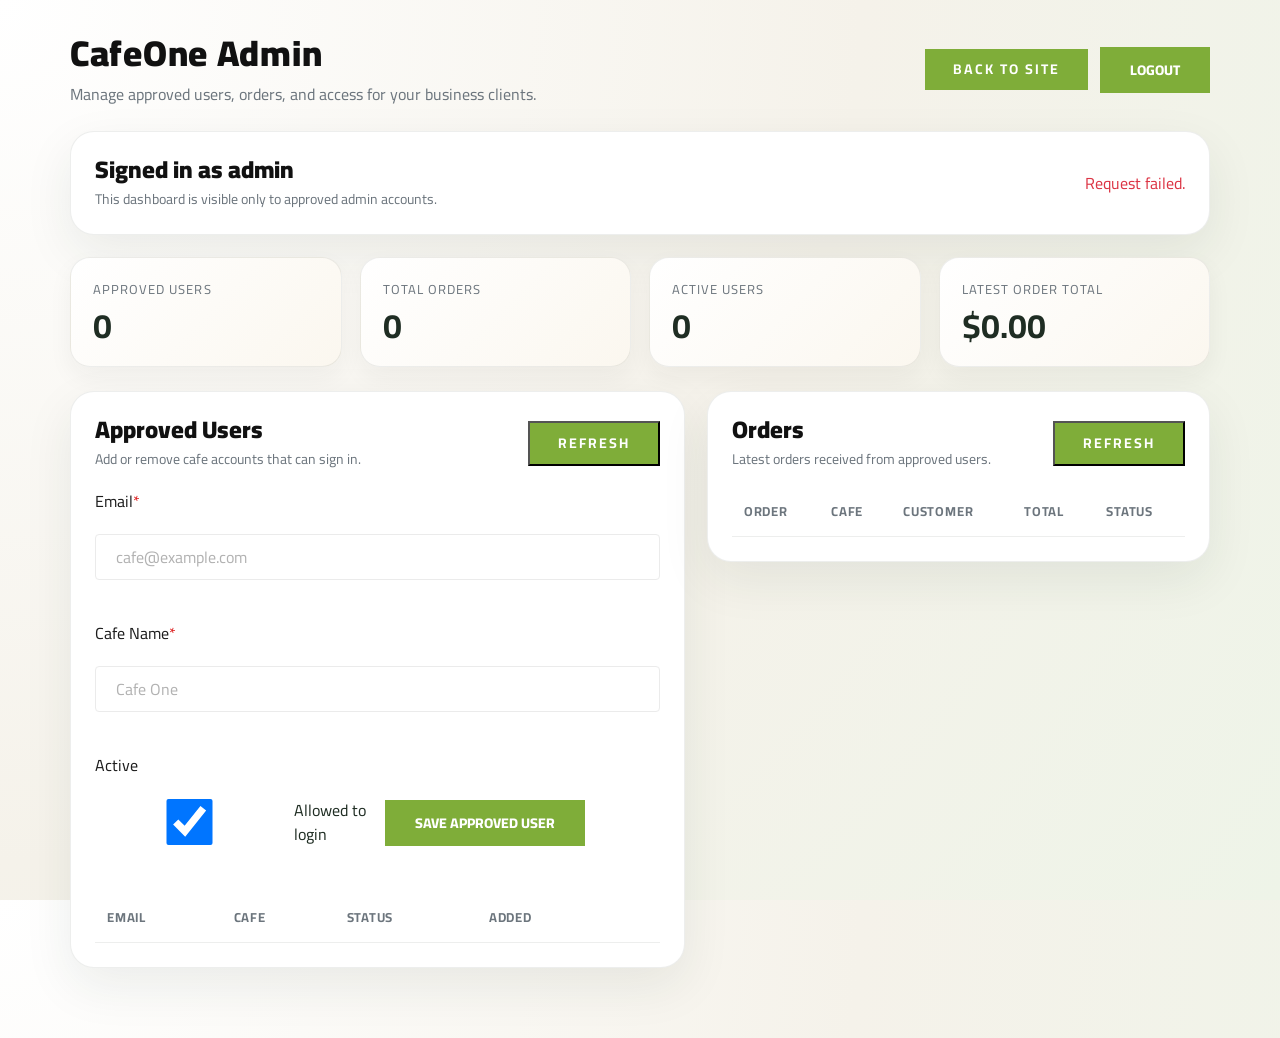
==== commit 0866841b: "updates" ====
--- a/admin.html
+++ b/admin.html
@@ -7,8 +7,9 @@
     <meta name="keywords" content="Cafe One, admin, dashboard, orders, users">
     <meta name="viewport" content="width=device-width, initial-scale=1.0">
     <meta http-equiv="X-UA-Compatible" content="ie=edge">
-    <title>Cafe One | Admin</title>
-
+    <title>CafeOne | Admin</title>
+
+    <link rel="icon" type="image/png" href="img/cafeone logo.jpeg">
     <link href="https://fonts.googleapis.com/css2?family=Cairo:wght@200;300;400;600;900&display=swap" rel="stylesheet">
     <link rel="stylesheet" href="css/bootstrap.min.css" type="text/css">
     <link rel="stylesheet" href="css/font-awesome.min.css" type="text/css">
@@ -220,7 +221,7 @@
         <div class="container">
             <div class="admin-header">
                 <div class="admin-brand">
-                    <h2>Cafe One Admin</h2>
+                    <h2>CafeOne Admin</h2>
                     <p>Manage approved users, orders, and access for your business clients.</p>
                 </div>
                 <div class="d-flex align-items-center" style="gap: 12px;">
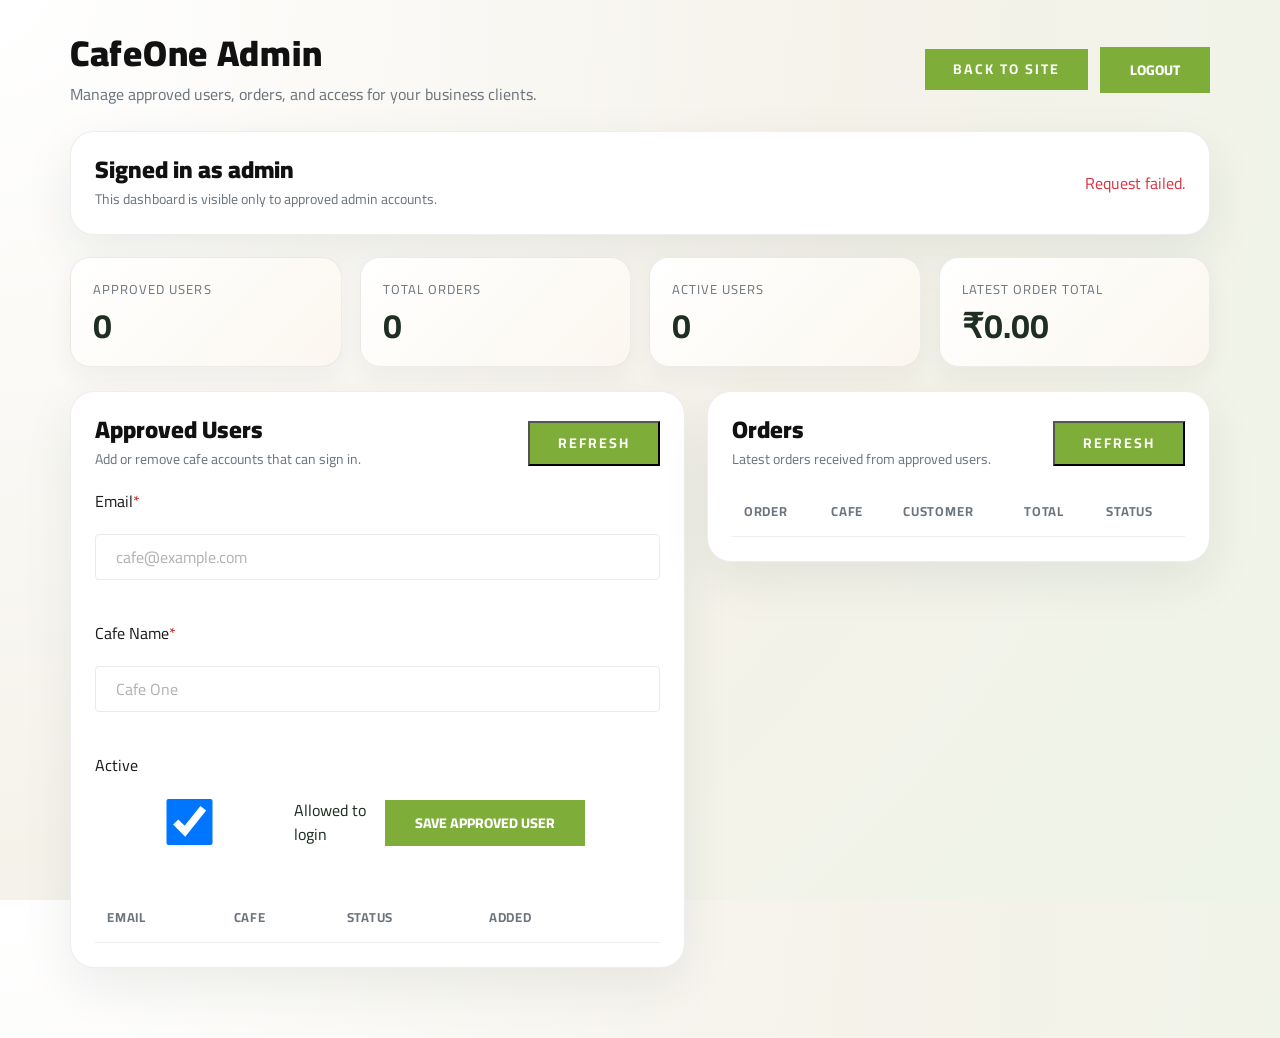
==== commit bd7036f1: "dollar fix" ====
--- a/admin.html
+++ b/admin.html
@@ -1,4 +1,4 @@
-<!DOCTYPE html>
+﻿<!DOCTYPE html>
 <html lang="zxx">
 
 <head>
@@ -255,7 +255,7 @@
                 </div>
                 <div class="admin-stat">
                     <span>Latest Order Total</span>
-                    <strong id="stat-last-total">$0.00</strong>
+                    <strong id="stat-last-total">₹0.00</strong>
                 </div>
             </div>
 
@@ -347,3 +347,4 @@
 </body>
 
 </html>
+
--- a/css/style.css
+++ b/css/style.css
@@ -324,10 +324,15 @@
 }
 
 .header__top__right__language {
+	display: none;
 	position: relative;
-	display: inline-block;
 	margin-right: 40px;
 	cursor: pointer;
+}
+
+.featured__item--search-hidden,
+.featured__item--category-hidden {
+	display: none !important;
 }
 
 .header__top__right__language:hover ul {
